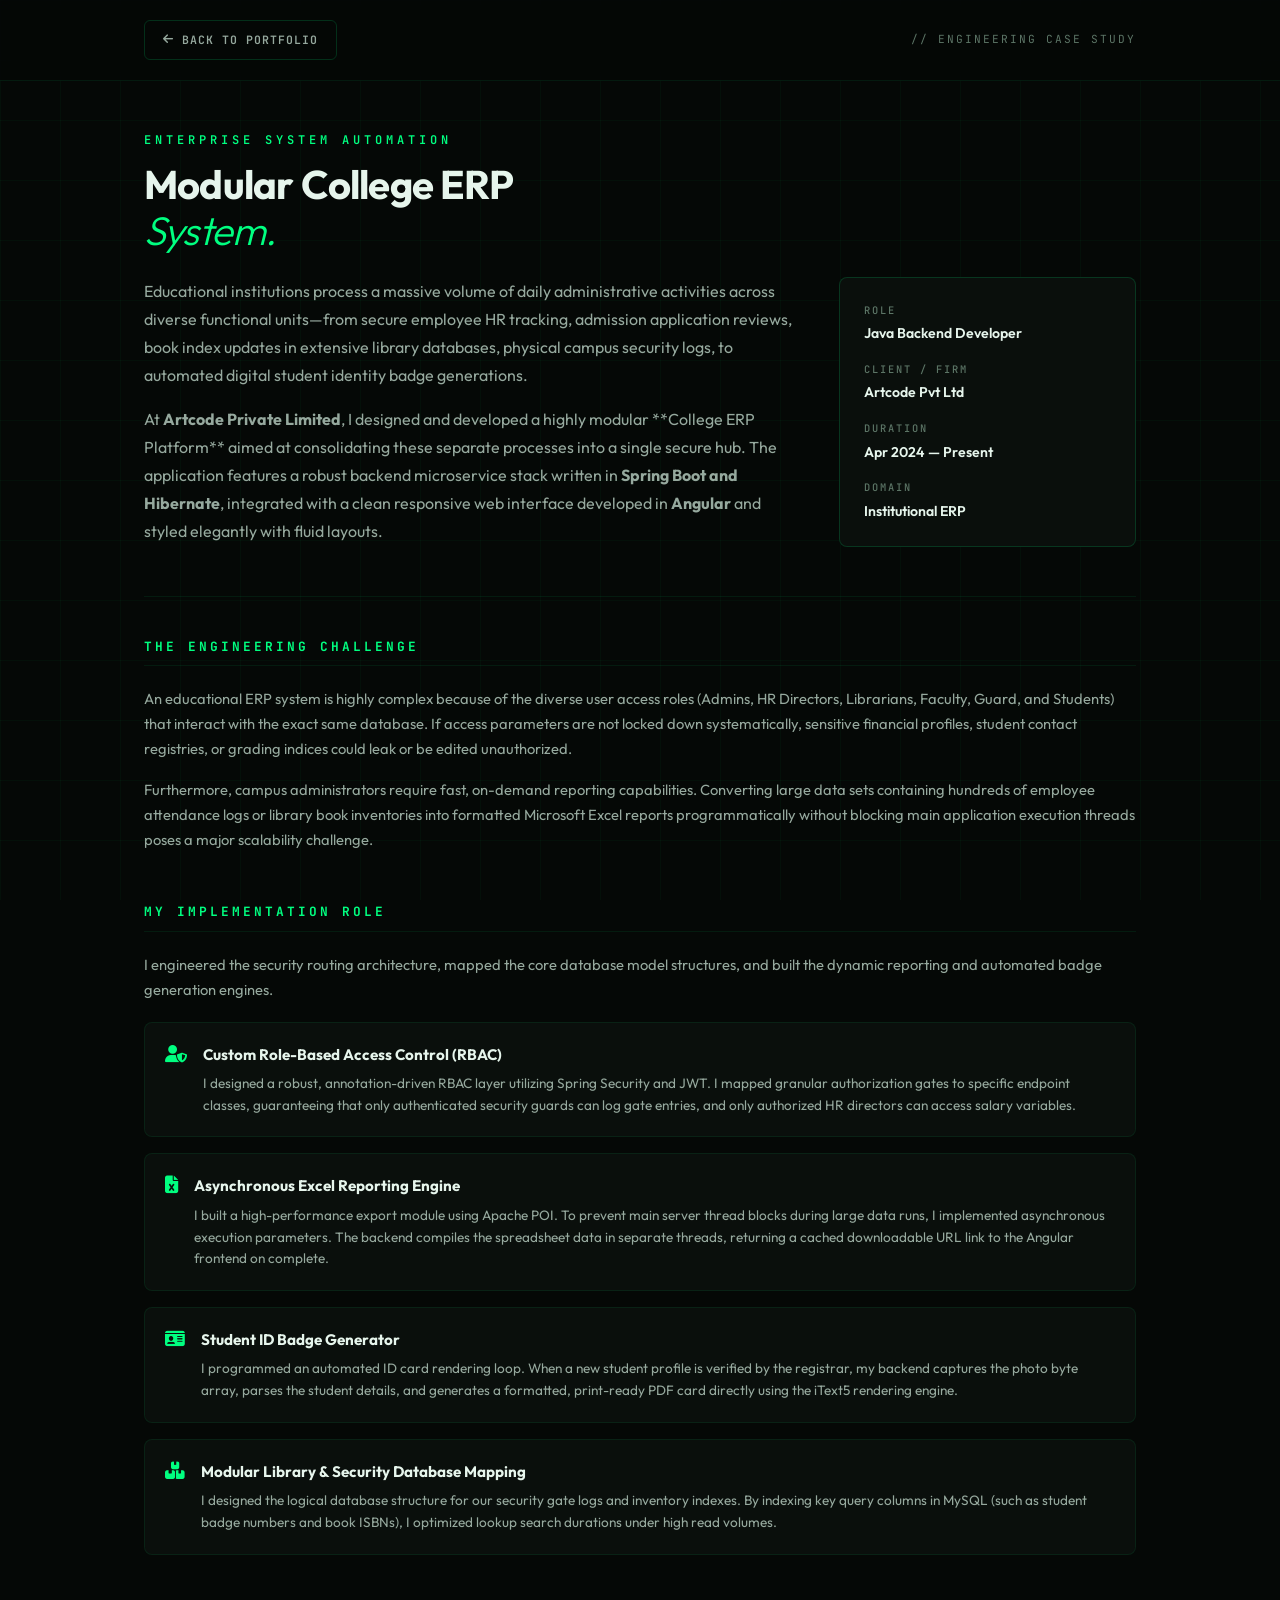
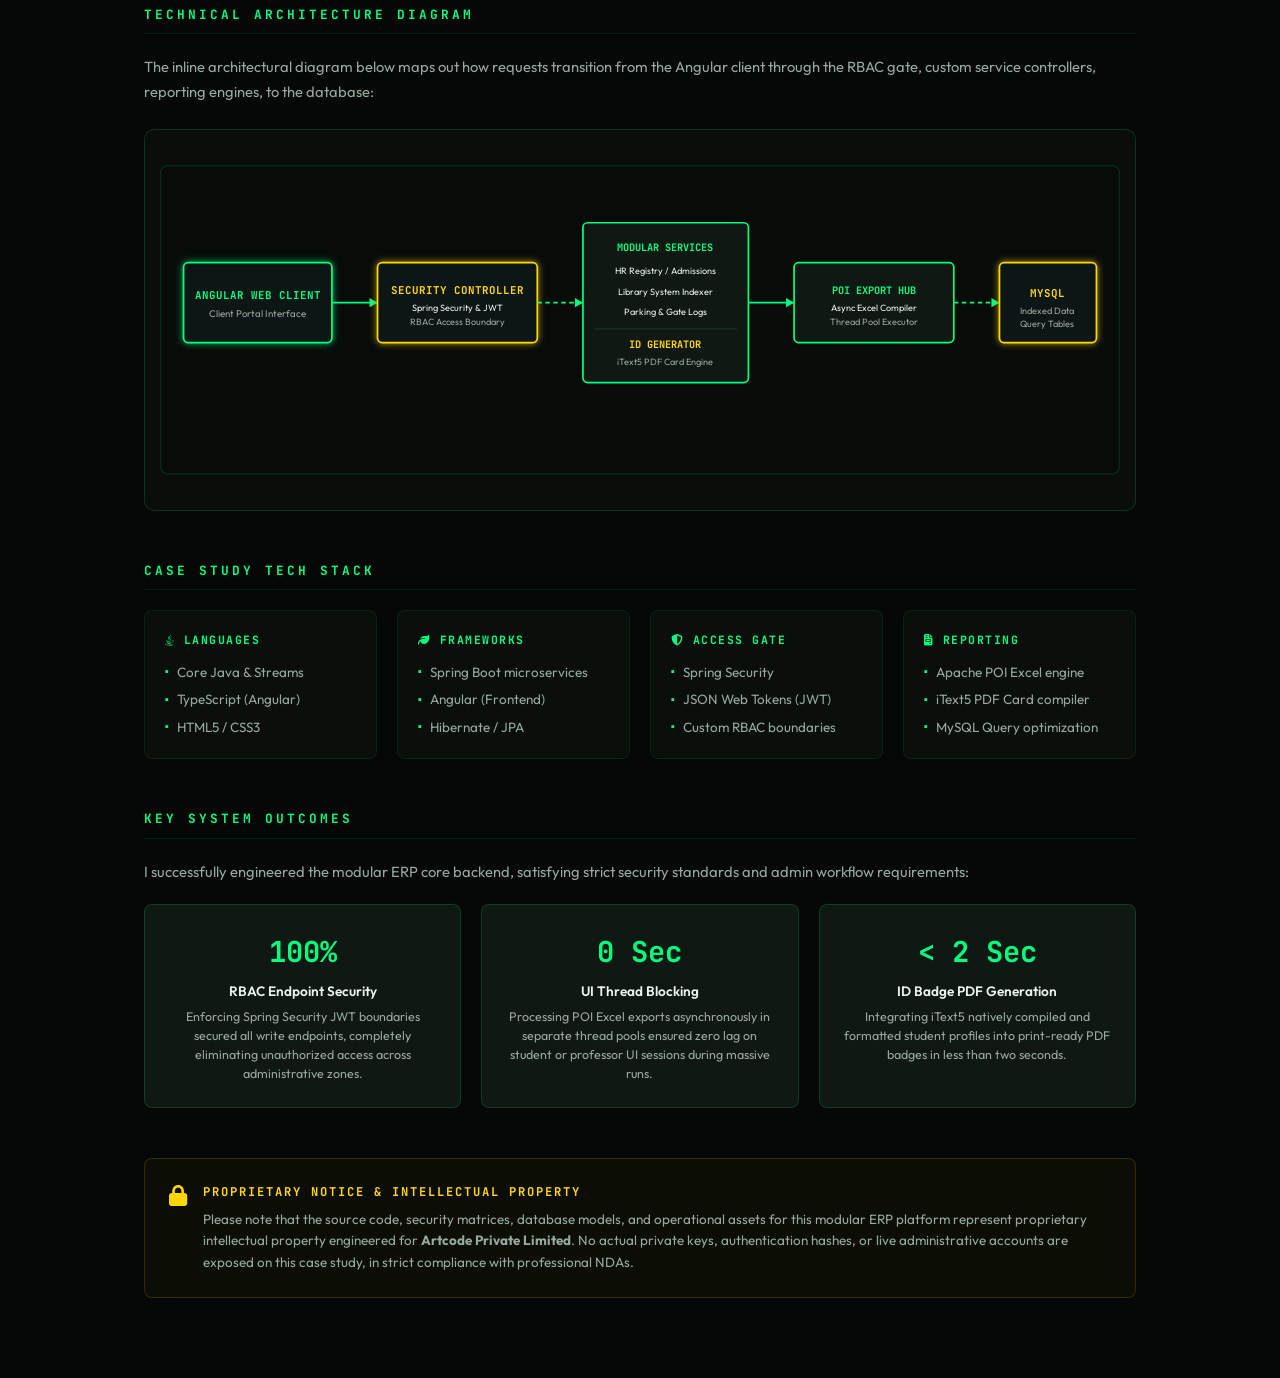
==== college-erp.html @ c679a13d "feat : update changes redirect git changes" ====
<!DOCTYPE html>
<html lang="en">
<head>
  <meta charset="UTF-8">
  <meta http-equiv="X-UA-Compatible" content="IE=edge">
  <meta name="viewport" content="width=device-width, initial-scale=1.0">

  <!-- SEO Meta Tags -->
  <meta name="keywords" content="Jitendra Dhamdhere, Case Study, College ERP, Java Developer, Spring Boot, Angular, MySQL, RBAC, Institutional ERP">
  <meta name="description" content="Engineering Case Study: College ERP System designed by Java Backend Developer Jitendra Dhamdhere for Artcode Pvt Ltd.">
  <meta name="author" content="Jitendra Dhamdhere">

  <!-- Title -->
  <title>Case Study: College ERP System | Jitendra Dhamdhere</title>

  <!-- Favicon -->
  <link rel="icon" href="./assets/images/favicon1.png" type="image/png">

  <!-- Fonts -->
  <link rel="preconnect" href="https://fonts.googleapis.com">
  <link rel="preconnect" href="https://fonts.gstatic.com" crossorigin>
  <link href="https://fonts.googleapis.com/css2?family=JetBrains+Mono:wght@300;400;500;600;700&family=Outfit:wght@300;400;500;600;700&display=swap" rel="stylesheet">

  <!-- Font Awesome Icons -->
  <link rel="stylesheet" href="https://cdnjs.cloudflare.com/ajax/libs/font-awesome/6.5.1/css/all.min.css">

  <style>
    /* ═══════════════════════════════════════════
       CASE STUDY CUSTOM CSS (Slate & Emerald)
       ═══════════════════════════════════════════ */
    :root {
      --bg: #050806;
      --bg-panel: #0a0f0c;
      --surface: #101813;
      --border: rgba(0, 255, 128, 0.08);
      --border-dark: rgba(0, 255, 128, 0.16);
      
      --green: #00ff80;
      --green-dark: #00b359;
      --amber: #ffd700;
      --amber-dark: #cc9900;
      
      --text: #e6f5ec;
      --muted: #96a99e;
      --dim: #5c7566;
      
      --sans: 'Outfit', sans-serif;
      --code: 'JetBrains Mono', monospace;
    }

    * {
      box-sizing: border-box;
      margin: 0;
      padding: 0;
    }

    html {
      scroll-behavior: smooth;
    }

    body {
      background: var(--bg);
      color: var(--text);
      font-family: var(--sans);
      line-height: 1.6;
      overflow-x: hidden;
      padding-bottom: 80px;
    }

    /* Background Geometric Grid Accents */
    body::before {
      content: '';
      position: fixed;
      inset: 0;
      z-index: -1;
      background-image: 
        linear-gradient(var(--border) 1px, transparent 1px),
        linear-gradient(90deg, var(--border) 1px, transparent 1px);
      background-size: 60px 60px;
      opacity: 0.45;
      pointer-events: none;
    }

    .container {
      max-width: 1040px;
      margin: 0 auto;
      padding: 0 24px;
    }

    /* ─── HEADER / ACTION BAR ─── */
    .top-bar {
      padding: 20px 0;
      display: flex;
      justify-content: space-between;
      align-items: center;
      border-bottom: 1px solid var(--border);
      background: rgba(5, 8, 6, 0.85);
      backdrop-filter: blur(12px);
      position: sticky;
      top: 0;
      z-index: 100;
    }

    .btn-back {
      display: inline-flex;
      align-items: center;
      gap: 8px;
      padding: 10px 18px;
      font-family: var(--code);
      font-size: 0.72rem;
      font-weight: 600;
      text-transform: uppercase;
      letter-spacing: 1px;
      border: 1px solid var(--border-dark);
      border-radius: 6px;
      cursor: pointer;
      text-decoration: none;
      color: var(--muted);
      transition: all 0.25s ease;
      background: transparent;
    }

    .btn-back:hover {
      border-color: var(--green);
      color: var(--green);
      background: rgba(0, 255, 128, 0.04);
      transform: translateX(-2px);
    }

    .top-meta {
      font-family: var(--code);
      font-size: 0.7rem;
      color: var(--dim);
      text-transform: uppercase;
      letter-spacing: 2px;
    }

    /* ─── HERO HEADER ─── */
    .hero-header {
      padding: 50px 0 35px;
      border-bottom: 1px solid var(--border);
      margin-bottom: 40px;
    }

    .eyebrow {
      font-family: var(--code);
      font-size: 0.75rem;
      color: var(--green);
      text-transform: uppercase;
      letter-spacing: 4px;
      margin-bottom: 10px;
      display: block;
      font-weight: 600;
    }

    .hero-title h1 {
      font-size: 2.5rem;
      font-weight: 700;
      letter-spacing: -0.02em;
      line-height: 1.15;
      color: var(--text);
      margin-bottom: 24px;
    }

    .hero-title h1 span {
      color: var(--green);
      font-style: italic;
      font-weight: 300;
    }

    /* Grid Layout for Metadata and Core Summary */
    .meta-overview-grid {
      display: grid;
      grid-template-columns: 2.2fr 1fr;
      gap: 40px;
      align-items: start;
    }

    .overview-text {
      font-size: 1rem;
      color: var(--muted);
      line-height: 1.75;
    }

    .overview-text p {
      margin-bottom: 16px;
    }

    /* Metadata Panel Card */
    .metadata-card {
      background: var(--bg-panel);
      border: 1px solid var(--border-dark);
      border-radius: 8px;
      padding: 24px;
      display: flex;
      flex-direction: column;
      gap: 16px;
    }

    .meta-item {
      display: flex;
      flex-direction: column;
      gap: 4px;
    }

    .meta-label {
      font-family: var(--code);
      font-size: 0.65rem;
      color: var(--dim);
      text-transform: uppercase;
      letter-spacing: 2px;
      font-weight: 500;
    }

    .meta-value {
      font-size: 0.88rem;
      color: var(--text);
      font-weight: 600;
    }

    .meta-value span {
      color: var(--green);
    }

    /* ─── CASE STUDY SECTIONS ─── */
    .case-section {
      margin-bottom: 50px;
    }

    .section-title {
      font-family: var(--code);
      font-size: 0.8rem;
      color: var(--green);
      text-transform: uppercase;
      letter-spacing: 3px;
      border-bottom: 1px solid var(--border);
      padding-bottom: 8px;
      margin-bottom: 20px;
      font-weight: 700;
    }

    .section-text {
      font-size: 0.92rem;
      color: var(--muted);
      line-height: 1.7;
      margin-bottom: 16px;
    }

    /* Key Implementation Bullets */
    .implementation-list {
      list-style: none;
      display: flex;
      flex-direction: column;
      gap: 16px;
      margin-top: 20px;
    }

    .implementation-item {
      background: var(--bg-panel);
      border: 1px solid var(--border);
      border-radius: 8px;
      padding: 20px;
      display: grid;
      grid-template-columns: auto 1fr;
      gap: 16px;
      align-items: start;
      transition: border-color 0.25s ease;
    }

    .implementation-item:hover {
      border-color: rgba(0, 255, 128, 0.2);
    }

    .item-icon {
      color: var(--green);
      font-size: 1.1rem;
      margin-top: 2px;
    }

    .item-title {
      font-size: 0.95rem;
      font-weight: 700;
      color: var(--text);
      margin-bottom: 6px;
    }

    .item-desc {
      font-size: 0.85rem;
      color: var(--muted);
      line-height: 1.6;
    }

    /* ─── SVG ARCHITECTURE DIAGRAM ─── */
    .diagram-container {
      background: #090e0b;
      border: 1px solid var(--border-dark);
      border-radius: 10px;
      padding: 30px 10px;
      display: flex;
      justify-content: center;
      align-items: center;
      margin: 25px 0;
      overflow-x: auto;
    }

    .diagram-container svg {
      max-width: 100%;
      min-width: 800px;
      height: auto;
    }

    /* ─── TECH STACK GRID ─── */
    .tech-grid {
      display: grid;
      grid-template-columns: repeat(auto-fit, minmax(220px, 1fr));
      gap: 20px;
    }

    .tech-card {
      background: var(--bg-panel);
      border: 1px solid var(--border);
      border-radius: 8px;
      padding: 20px;
      transition: transform 0.2s ease, border-color 0.2s ease;
    }

    .tech-card:hover {
      border-color: rgba(0, 255, 128, 0.16);
      transform: translateY(-2px);
    }

    .tech-header {
      font-family: var(--code);
      font-size: 0.72rem;
      color: var(--green);
      text-transform: uppercase;
      letter-spacing: 1.5px;
      margin-bottom: 12px;
      font-weight: 700;
      display: flex;
      align-items: center;
      gap: 8px;
    }

    .tech-bullets {
      list-style: none;
      display: flex;
      flex-direction: column;
      gap: 6px;
    }

    .tech-bullets li {
      font-size: 0.84rem;
      color: var(--muted);
      display: flex;
      align-items: center;
      gap: 8px;
    }

    .tech-bullets li::before {
      content: '▪';
      color: var(--green);
      font-size: 0.7rem;
    }

    /* ─── KEY OUTCOMES ─── */
    .outcome-grid {
      display: grid;
      grid-template-columns: repeat(3, 1fr);
      gap: 20px;
      margin-top: 20px;
    }

    .outcome-card {
      background: var(--surface);
      border: 1px solid var(--border-dark);
      border-radius: 8px;
      padding: 24px;
      text-align: center;
    }

    .outcome-num {
      font-family: var(--code);
      font-size: 1.8rem;
      font-weight: 700;
      color: var(--green);
      margin-bottom: 6px;
    }

    .outcome-label {
      font-size: 0.85rem;
      color: var(--text);
      font-weight: 600;
      margin-bottom: 6px;
    }

    .outcome-desc {
      font-size: 0.78rem;
      color: var(--muted);
      line-height: 1.5;
    }

    /* ─── PROPRIETARY NOTICE ─── */
    .proprietary-notice {
      background: rgba(255, 215, 0, 0.03);
      border: 1px solid rgba(255, 215, 0, 0.15);
      border-radius: 8px;
      padding: 24px;
      margin-top: 40px;
      display: flex;
      align-items: flex-start;
      gap: 16px;
    }

    .notice-icon {
      color: var(--amber);
      font-size: 1.3rem;
      margin-top: 2px;
    }

    .notice-title {
      font-family: var(--code);
      font-size: 0.76rem;
      color: var(--amber);
      text-transform: uppercase;
      letter-spacing: 2px;
      font-weight: 700;
      margin-bottom: 6px;
    }

    .notice-text {
      font-size: 0.84rem;
      color: var(--muted);
      line-height: 1.6;
    }

    /* ─── RESPONSIVE STYLING ─── */
    @media (max-width: 860px) {
      .meta-overview-grid {
        grid-template-columns: 1fr;
        gap: 30px;
      }
      
      .metadata-card {
        flex-direction: row;
        flex-wrap: wrap;
        gap: 20px 40px;
      }
    }

    @media (max-width: 680px) {
      .hero-title h1 {
        font-size: 2rem;
      }

      .outcome-grid {
        grid-template-columns: 1fr;
        gap: 16px;
      }

      .metadata-card {
        flex-direction: column;
        gap: 16px;
      }
    }
  </style>
</head>
<body>

  <!-- Top Navigation / Action Bar -->
  <header class="top-bar">
    <div class="container" style="display: flex; justify-content: space-between; align-items: center; width: 100%;">
      <a href="https://jitendradhamdhere.github.io/portfolio/" class="btn-back">
        <i class="fas fa-arrow-left"></i> Back to Portfolio
      </a>
      <span class="top-meta">// Engineering Case Study</span>
    </div>
  </header>

  <main class="container">
    
    <!-- Hero Title Block -->
    <header class="hero-header">
      <span class="eyebrow">ENTERPRISE SYSTEM AUTOMATION</span>
      <div class="hero-title">
        <h1>Modular College ERP<br><span>System.</span></h1>
      </div>

      <!-- Overview and Meta Grid -->
      <div class="meta-overview-grid">
        <div class="overview-text">
          <p>
            Educational institutions process a massive volume of daily administrative activities across diverse functional units—from secure employee HR tracking, admission application reviews, book index updates in extensive library databases, physical campus security logs, to automated digital student identity badge generations.
          </p>
          <p>
            At <strong>Artcode Private Limited</strong>, I designed and developed a highly modular **College ERP Platform** aimed at consolidating these separate processes into a single secure hub. The application features a robust backend microservice stack written in <strong>Spring Boot and Hibernate</strong>, integrated with a clean responsive web interface developed in <strong>Angular</strong> and styled elegantly with fluid layouts.
          </p>
        </div>

        <aside class="metadata-card">
          <div class="meta-item">
            <span class="meta-label">Role</span>
            <span class="meta-value">Java Backend Developer</span>
          </div>
          <div class="meta-item">
            <span class="meta-label">Client / Firm</span>
            <span class="meta-value">Artcode Pvt Ltd</span>
          </div>
          <div class="meta-item">
            <span class="meta-label">Duration</span>
            <span class="meta-value">Apr 2024 — Present</span>
          </div>
          <div class="meta-item">
            <span class="meta-label">Domain</span>
            <span class="meta-value">Institutional ERP</span>
          </div>
        </aside>
      </div>
    </header>

    <!-- The Problem Section -->
    <section class="case-section">
      <h2 class="section-title">The Engineering Challenge</h2>
      <p class="section-text">
        An educational ERP system is highly complex because of the diverse user access roles (Admins, HR Directors, Librarians, Faculty, Guard, and Students) that interact with the exact same database. If access parameters are not locked down systematically, sensitive financial profiles, student contact registries, or grading indices could leak or be edited unauthorized.
      </p>
      <p class="section-text">
        Furthermore, campus administrators require fast, on-demand reporting capabilities. Converting large data sets containing hundreds of employee attendance logs or library book inventories into formatted Microsoft Excel reports programmatically without blocking main application execution threads poses a major scalability challenge.
      </p>
    </section>

    <!-- My Role Section -->
    <section class="case-section">
      <h2 class="section-title">My Implementation Role</h2>
      <p class="section-text">
        I engineered the security routing architecture, mapped the core database model structures, and built the dynamic reporting and automated badge generation engines.
      </p>

      <ul class="implementation-list">
        
        <li class="implementation-item">
          <i class="fas fa-user-shield item-icon"></i>
          <div>
            <h3 class="item-title">Custom Role-Based Access Control (RBAC)</h3>
            <p class="item-desc">
              I designed a robust, annotation-driven RBAC layer utilizing Spring Security and JWT. I mapped granular authorization gates to specific endpoint classes, guaranteeing that only authenticated security guards can log gate entries, and only authorized HR directors can access salary variables.
            </p>
          </div>
        </li>

        <li class="implementation-item">
          <i class="fas fa-file-excel item-icon"></i>
          <div>
            <h3 class="item-title">Asynchronous Excel Reporting Engine</h3>
            <p class="item-desc">
              I built a high-performance export module using Apache POI. To prevent main server thread blocks during large data runs, I implemented asynchronous execution parameters. The backend compiles the spreadsheet data in separate threads, returning a cached downloadable URL link to the Angular frontend on complete.
            </p>
          </div>
        </li>

        <li class="implementation-item">
          <i class="fas fa-id-card item-icon"></i>
          <div>
            <h3 class="item-title">Student ID Badge Generator</h3>
            <p class="item-desc">
              I programmed an automated ID card rendering loop. When a new student profile is verified by the registrar, my backend captures the photo byte array, parses the student details, and generates a formatted, print-ready PDF card directly using the iText5 rendering engine.
            </p>
          </div>
        </li>

        <li class="implementation-item">
          <i class="fas fa-boxes item-icon"></i>
          <div>
            <h3 class="item-title">Modular Library &amp; Security Database Mapping</h3>
            <p class="item-desc">
              I designed the logical database structure for our security gate logs and inventory indexes. By indexing key query columns in MySQL (such as student badge numbers and book ISBNs), I optimized lookup search durations under high read volumes.
            </p>
          </div>
        </li>
      </ul>
    </section>

    <!-- Architecture Diagram Section -->
    <section class="case-section">
      <h2 class="section-title">Technical Architecture Diagram</h2>
      <p class="section-text">
        The inline architectural diagram below maps out how requests transition from the Angular client through the RBAC gate, custom service controllers, reporting engines, to the database:
      </p>

      <!-- SVG Architectural Flowchart -->
      <div class="diagram-container">
        <svg xmlns="http://www.w3.org/2000/svg" viewBox="0 0 850 280">
          <defs>
            <filter id="glow" x="-20%" y="-20%" width="140%" height="140%">
              <feGaussianBlur stdDeviation="3" result="blur" />
              <feComposite in="SourceGraphic" in2="blur" operator="over" />
            </filter>
          </defs>
          
          <!-- Outer border -->
          <rect x="5" y="5" width="840" height="270" rx="6" fill="#080c09" stroke="#00ff80" stroke-width="1.2" stroke-opacity="0.12"/>
          
          <!-- Step 1: Angular Client -->
          <rect x="25" y="90" width="130" height="70" rx="4" fill="#101813" stroke="#00ff80" stroke-width="1.5" filter="url(#glow)"/>
          <text x="90" y="122" fill="#00ff80" font-family="JetBrains Mono" font-size="9.5" font-weight="700" text-anchor="middle">ANGULAR WEB CLIENT</text>
          <text x="90" y="138" fill="#96a99e" font-family="Outfit" font-size="8.5" text-anchor="middle">Client Portal Interface</text>
          
          <!-- Arrow 1 -->
          <path d="M 155 125 L 195 125" fill="none" stroke="#00ff80" stroke-width="1.5"/>
          <polygon points="195,125 188,121 188,129" fill="#00ff80"/>
          
          <!-- Step 2: RBAC Security Gate -->
          <rect x="195" y="90" width="140" height="70" rx="4" fill="#101813" stroke="#ffd700" stroke-width="1.5" filter="url(#glow)"/>
          <text x="265" y="117" fill="#ffd700" font-family="JetBrains Mono" font-size="9.5" font-weight="700" text-anchor="middle">SECURITY CONTROLLER</text>
          <text x="265" y="132" fill="#e6f5ec" font-family="Outfit" font-size="8" text-anchor="middle">Spring Security &amp; JWT</text>
          <text x="265" y="145" fill="#96a99e" font-family="Outfit" font-size="8" text-anchor="middle">RBAC Access Boundary</text>
          
          <!-- Arrow 2 -->
          <path d="M 335 125 L 375 125" fill="none" stroke="#00ff80" stroke-width="1.5" stroke-dasharray="4,3"/>
          <polygon points="375,125 368,121 368,129" fill="#00ff80"/>
          
          <!-- Step 3: Modules Routing -->
          <rect x="375" y="55" width="145" height="140" rx="4" fill="#101813" stroke="#00ff80" stroke-width="1.5"/>
          <text x="447" y="80" fill="#00ff80" font-family="JetBrains Mono" font-size="9" font-weight="700" text-anchor="middle">MODULAR SERVICES</text>
          <text x="447" y="100" fill="#e6f5ec" font-family="Outfit" font-size="8" text-anchor="middle">HR Registry / Admissions</text>
          <text x="447" y="118" fill="#e6f5ec" font-family="Outfit" font-size="8" text-anchor="middle">Library System Indexer</text>
          <text x="447" y="136" fill="#e6f5ec" font-family="Outfit" font-size="8" text-anchor="middle">Parking &amp; Gate Logs</text>
          <line x1="385" y1="148" x2="510" y2="148" stroke="#00ff80" stroke-width="0.7" stroke-opacity="0.2"/>
          <text x="447" y="165" fill="#ffd700" font-family="JetBrains Mono" font-size="9" font-weight="700" text-anchor="middle">ID GENERATOR</text>
          <text x="447" y="180" fill="#96a99e" font-family="Outfit" font-size="8" text-anchor="middle">iText5 PDF Card Engine</text>
          
          <!-- Arrow 3 -->
          <path d="M 520 125 L 560 125" fill="none" stroke="#00ff80" stroke-width="1.5"/>
          <polygon points="560,125 553,121 553,129" fill="#00ff80"/>
          
          <!-- Step 4: Export Engine -->
          <rect x="560" y="90" width="140" height="70" rx="4" fill="#101813" stroke="#00ff80" stroke-width="1.5"/>
          <text x="630" y="117" fill="#00ff80" font-family="JetBrains Mono" font-size="9" font-weight="700" text-anchor="middle">POI EXPORT HUB</text>
          <text x="630" y="132" fill="#e6f5ec" font-family="Outfit" font-size="8" text-anchor="middle">Async Excel Compiler</text>
          <text x="630" y="145" fill="#96a99e" font-family="Outfit" font-size="8" text-anchor="middle">Thread Pool Executor</text>
          
          <!-- Arrow 4 -->
          <path d="M 700 125 L 740 125" fill="none" stroke="#00ff80" stroke-width="1.5" stroke-dasharray="4,3"/>
          <polygon points="740,125 733,121 733,129" fill="#00ff80"/>
          
          <!-- Step 5: MySQL Database -->
          <rect x="740" y="90" width="85" height="70" rx="4" fill="#101813" stroke="#ffd700" stroke-width="1.5" filter="url(#glow)"/>
          <text x="782" y="120" fill="#ffd700" font-family="JetBrains Mono" font-size="9.5" font-weight="700" text-anchor="middle">MYSQL</text>
          <text x="782" y="135" fill="#96a99e" font-family="Outfit" font-size="8" text-anchor="middle">Indexed Data</text>
          <text x="782" y="146" fill="#96a99e" font-family="Outfit" font-size="8" text-anchor="middle">Query Tables</text>
        </svg>
      </div>
    </section>

    <!-- Tech Stack Grid Section -->
    <section class="case-section">
      <h2 class="section-title">Case Study Tech Stack</h2>
      
      <div class="tech-grid">
        <!-- Java -->
        <div class="tech-card">
          <div class="tech-header"><i class="fab fa-java"></i> Languages</div>
          <ul class="tech-bullets">
            <li>Core Java &amp; Streams</li>
            <li>TypeScript (Angular)</li>
            <li>HTML5 / CSS3</li>
          </ul>
        </div>

        <!-- Spring -->
        <div class="tech-card">
          <div class="tech-header"><i class="fas fa-leaf"></i> Frameworks</div>
          <ul class="tech-bullets">
            <li>Spring Boot microservices</li>
            <li>Angular (Frontend)</li>
            <li>Hibernate / JPA</li>
          </ul>
        </div>

        <!-- Security -->
        <div class="tech-card">
          <div class="tech-header"><i class="fas fa-shield-alt"></i> Access Gate</div>
          <ul class="tech-bullets">
            <li>Spring Security</li>
            <li>JSON Web Tokens (JWT)</li>
            <li>Custom RBAC boundaries</li>
          </ul>
        </div>

        <!-- Compilers -->
        <div class="tech-card">
          <div class="tech-header"><i class="fas fa-file-invoice"></i> Reporting</div>
          <ul class="tech-bullets">
            <li>Apache POI Excel engine</li>
            <li>iText5 PDF Card compiler</li>
            <li>MySQL Query optimization</li>
          </ul>
        </div>
      </div>
    </section>

    <!-- Key Outcomes Section -->
    <section class="case-section">
      <h2 class="section-title">Key System Outcomes</h2>
      <p class="section-text">
        I successfully engineered the modular ERP core backend, satisfying strict security standards and admin workflow requirements:
      </p>

      <div class="outcome-grid">
        <div class="outcome-card">
          <div class="outcome-num">100%</div>
          <div class="outcome-label">RBAC Endpoint Security</div>
          <p class="outcome-desc">Enforcing Spring Security JWT boundaries secured all write endpoints, completely eliminating unauthorized access across administrative zones.</p>
        </div>
        <div class="outcome-card">
          <div class="outcome-num">0 Sec</div>
          <div class="outcome-label">UI Thread Blocking</div>
          <p class="outcome-desc">Processing POI Excel exports asynchronously in separate thread pools ensured zero lag on student or professor UI sessions during massive runs.</p>
        </div>
        <div class="outcome-card">
          <div class="outcome-num">&lt; 2 Sec</div>
          <div class="outcome-label">ID Badge PDF Generation</div>
          <p class="outcome-desc">Integrating iText5 natively compiled and formatted student profiles into print-ready PDF badges in less than two seconds.</p>
        </div>
      </div>
    </section>

    <!-- Proprietary Notice -->
    <footer class="proprietary-notice">
      <i class="fas fa-lock notice-icon"></i>
      <div>
        <h4 class="notice-title">Proprietary Notice &amp; Intellectual Property</h4>
        <p class="notice-text">
          Please note that the source code, security matrices, database models, and operational assets for this modular ERP platform represent proprietary intellectual property engineered for <strong>Artcode Private Limited</strong>. No actual private keys, authentication hashes, or live administrative accounts are exposed on this case study, in strict compliance with professional NDAs.
        </p>
      </div>
    </footer>

  </main>
</body>
</html>
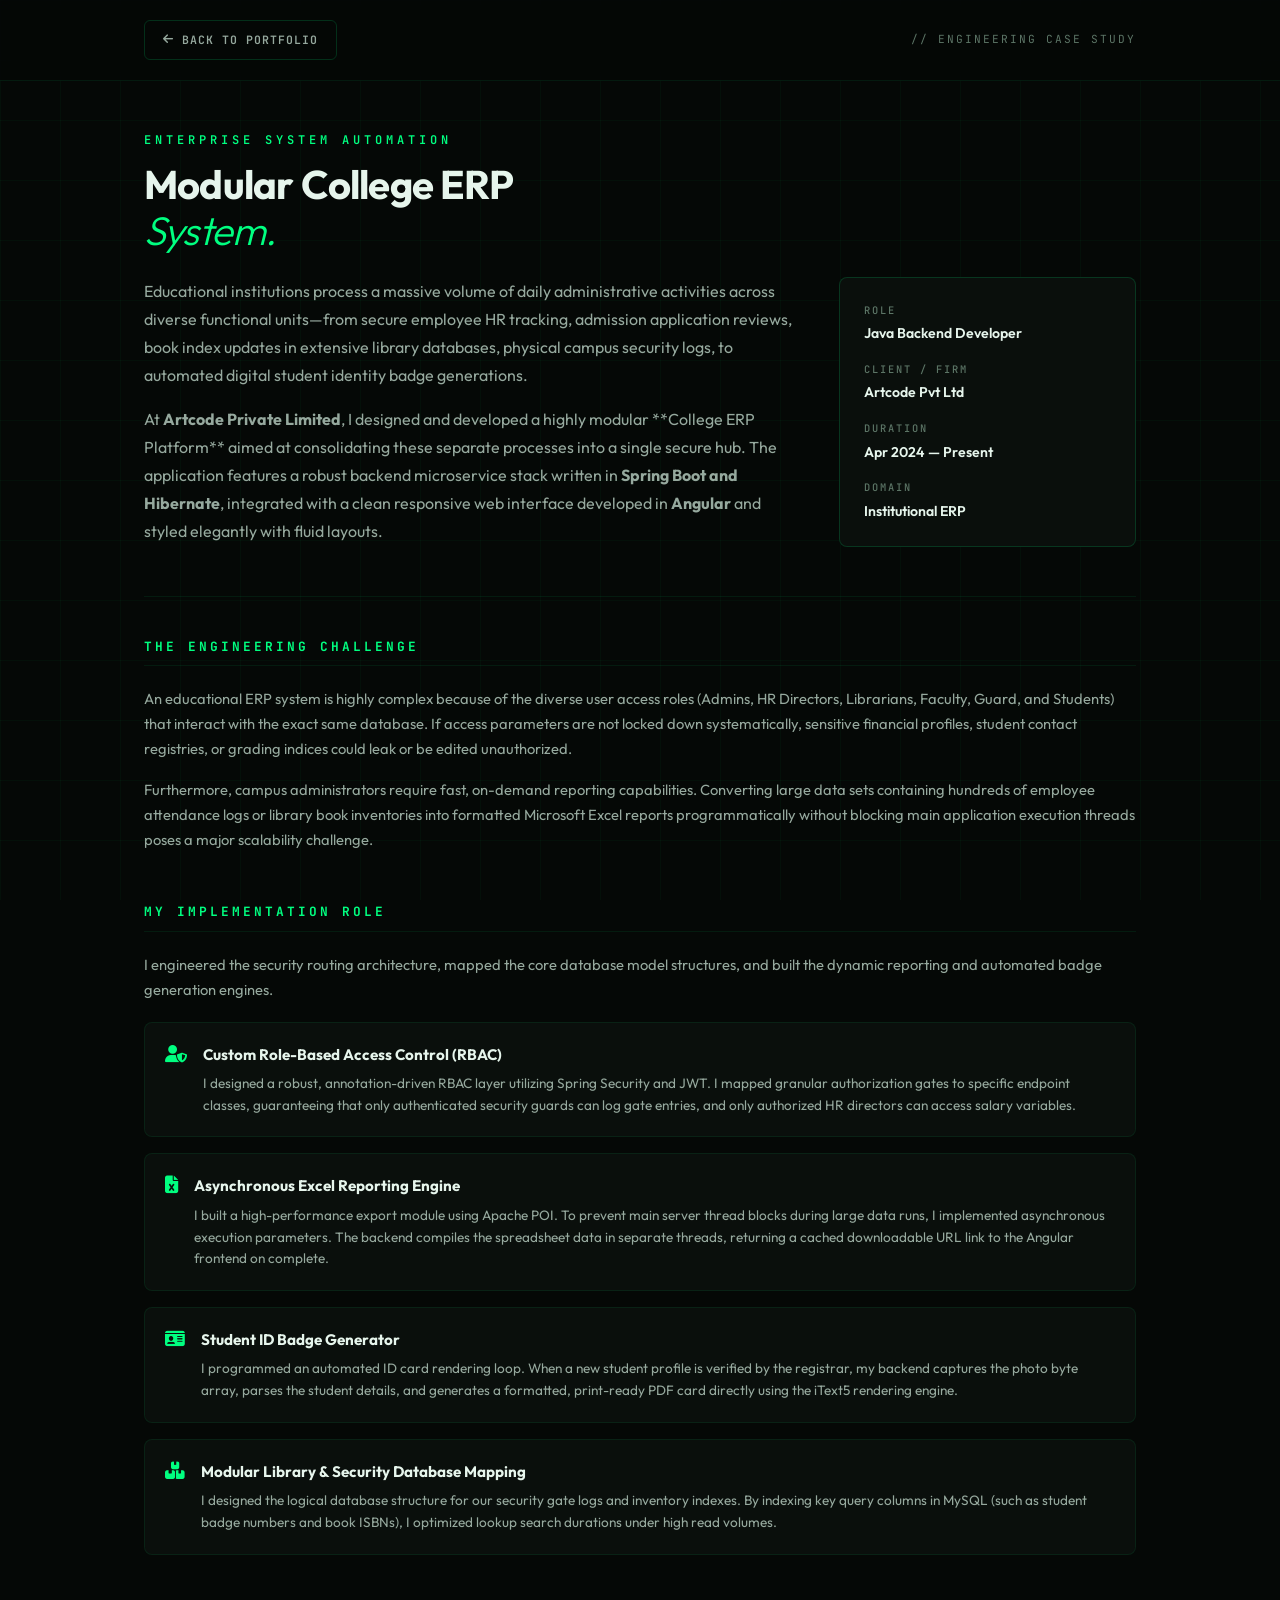
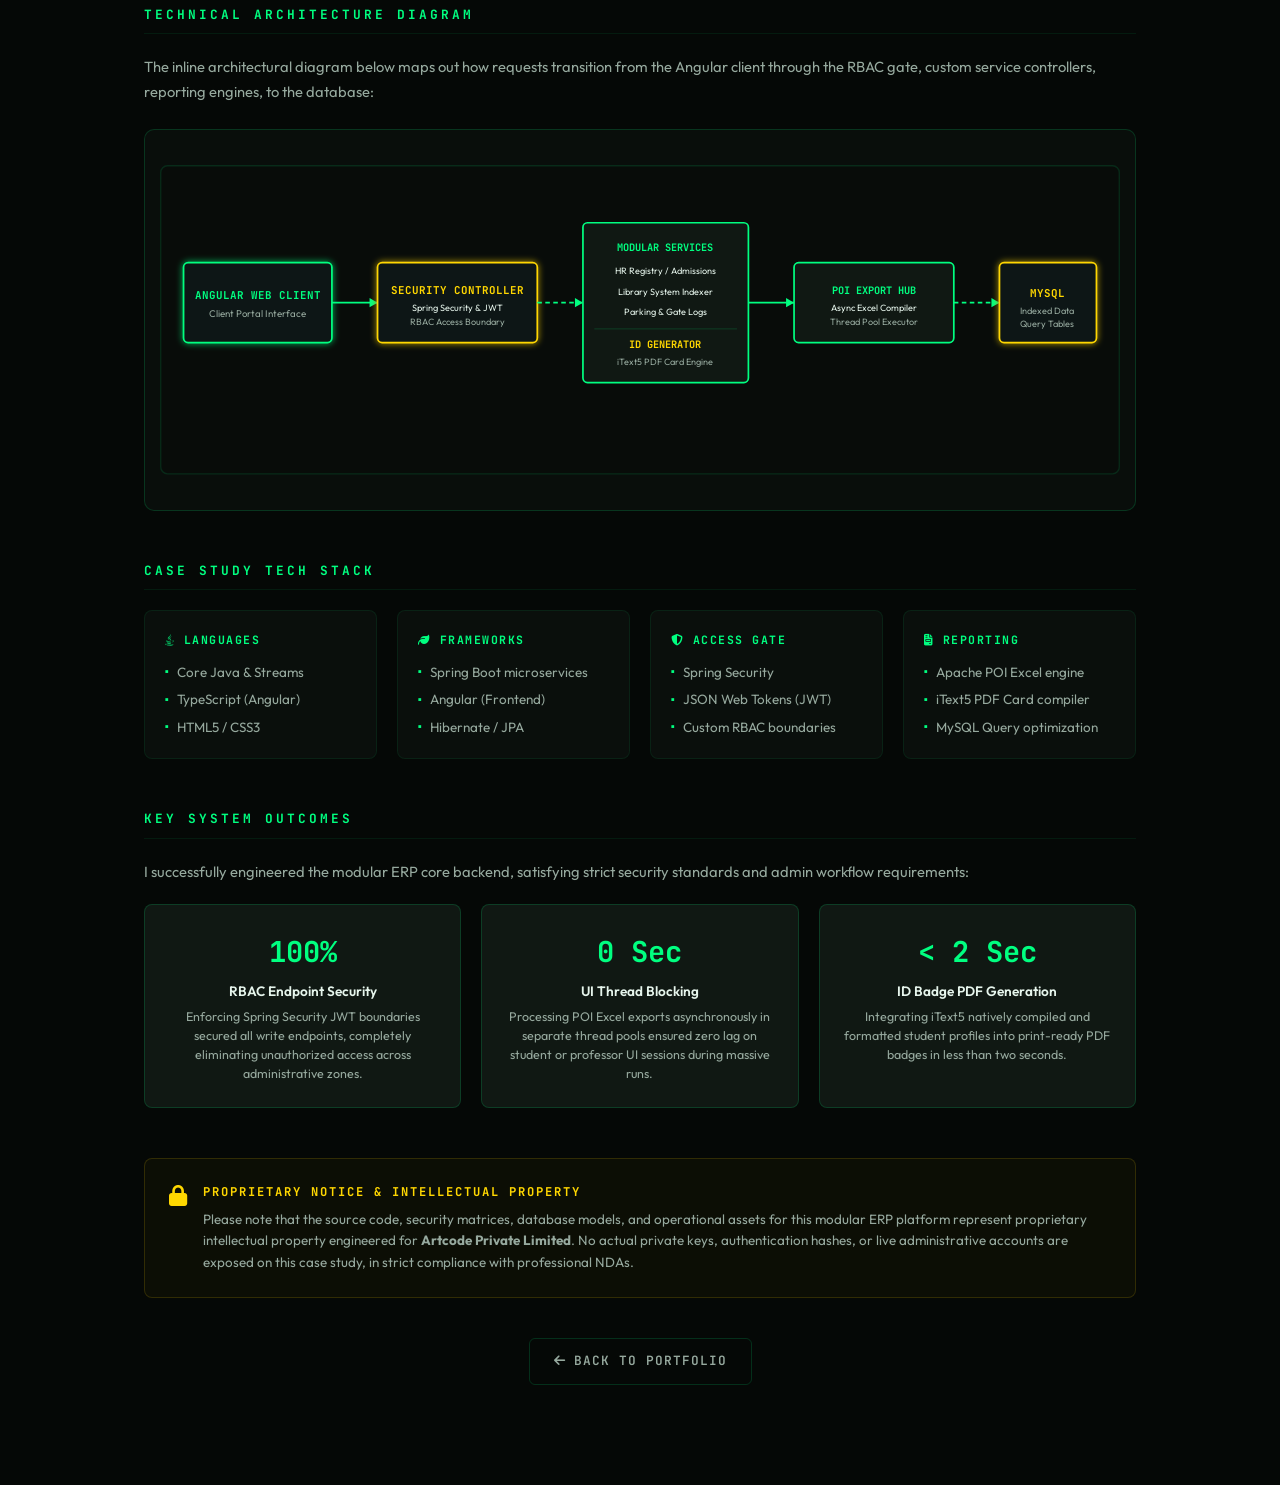
==== commit f72443ce: "feat : update the code design" ====
--- a/college-erp.html
+++ b/college-erp.html
@@ -736,6 +736,13 @@
       </div>
     </footer>
 
+    <!-- Back to Portfolio Button at the Bottom -->
+    <div style="text-align: center; margin-top: 40px; margin-bottom: 20px;">
+      <a href="https://jitendradhamdhere.github.io/portfolio/" class="btn-back" style="display: inline-flex; align-items: center; gap: 8px; padding: 12px 24px; font-family: var(--code); font-size: 0.8rem;">
+        <i class="fas fa-arrow-left"></i> Back to Portfolio
+      </a>
+    </div>
+
   </main>
 </body>
 </html>
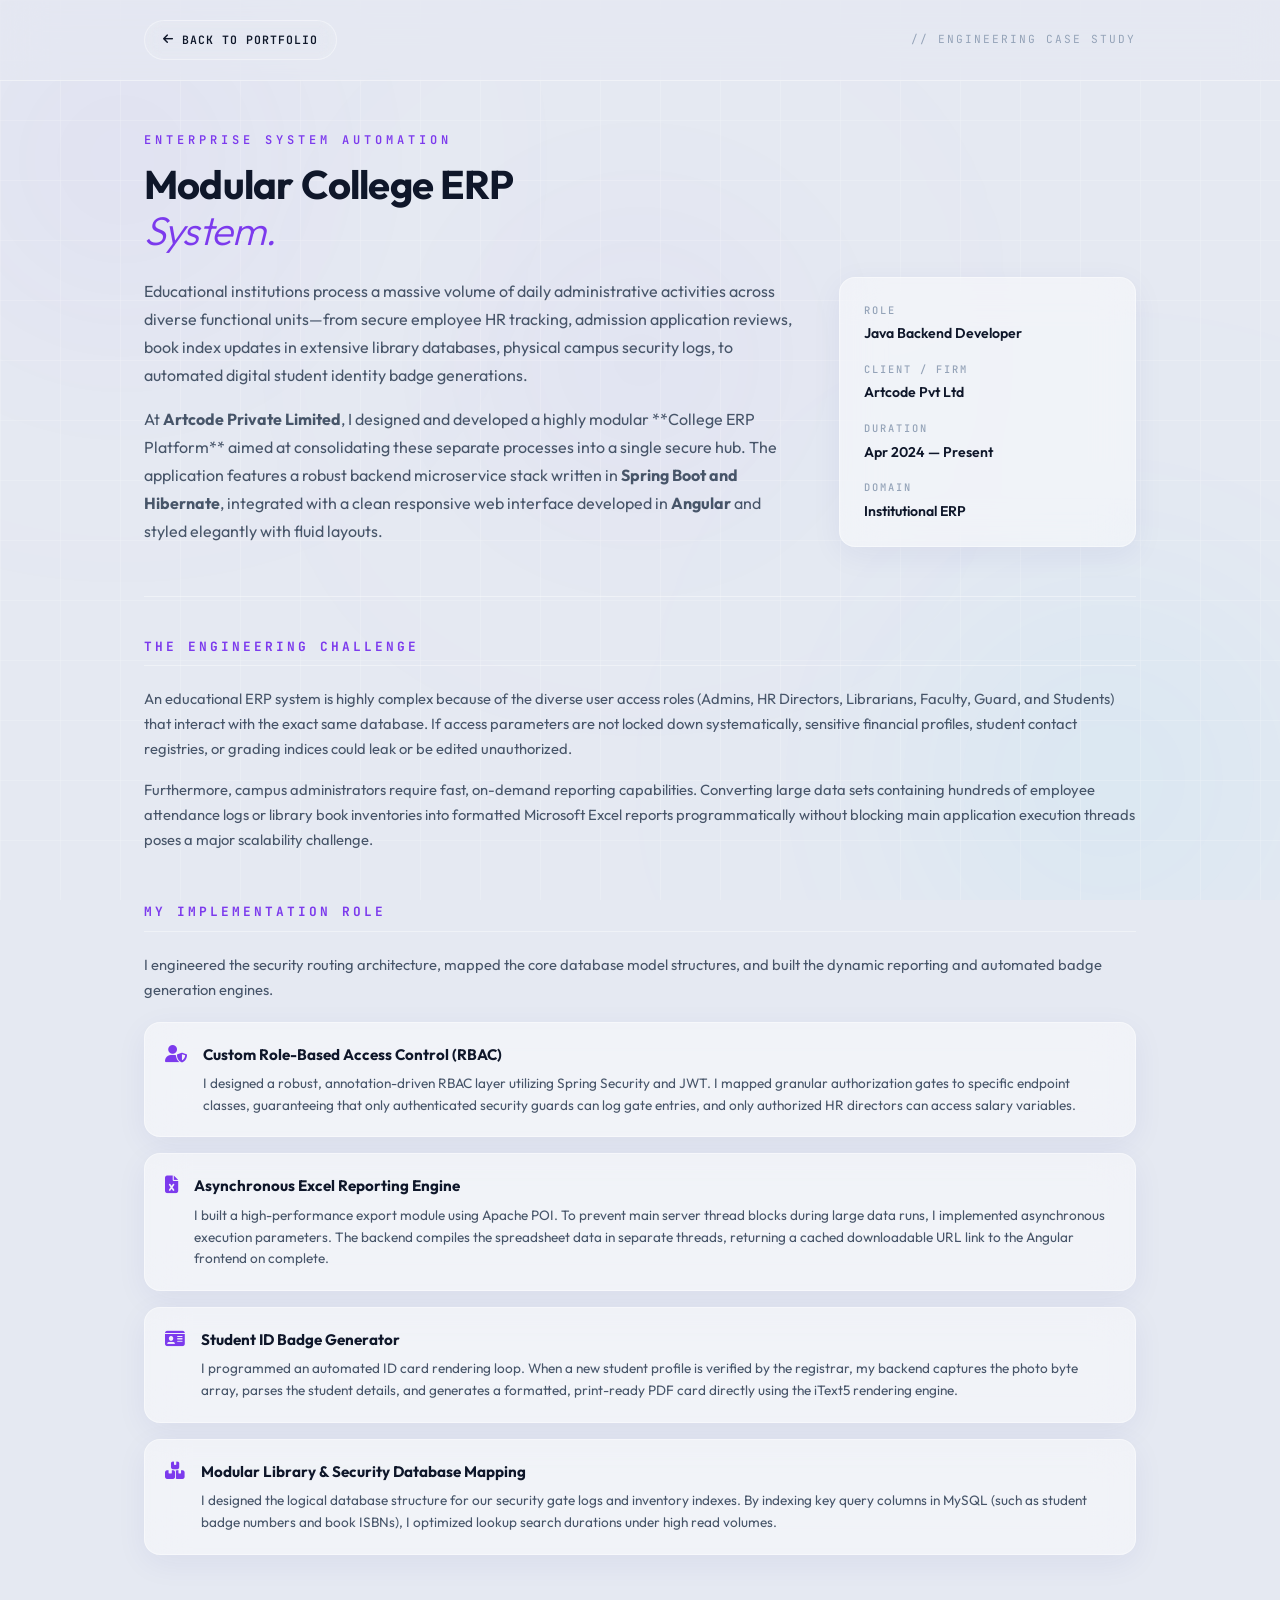
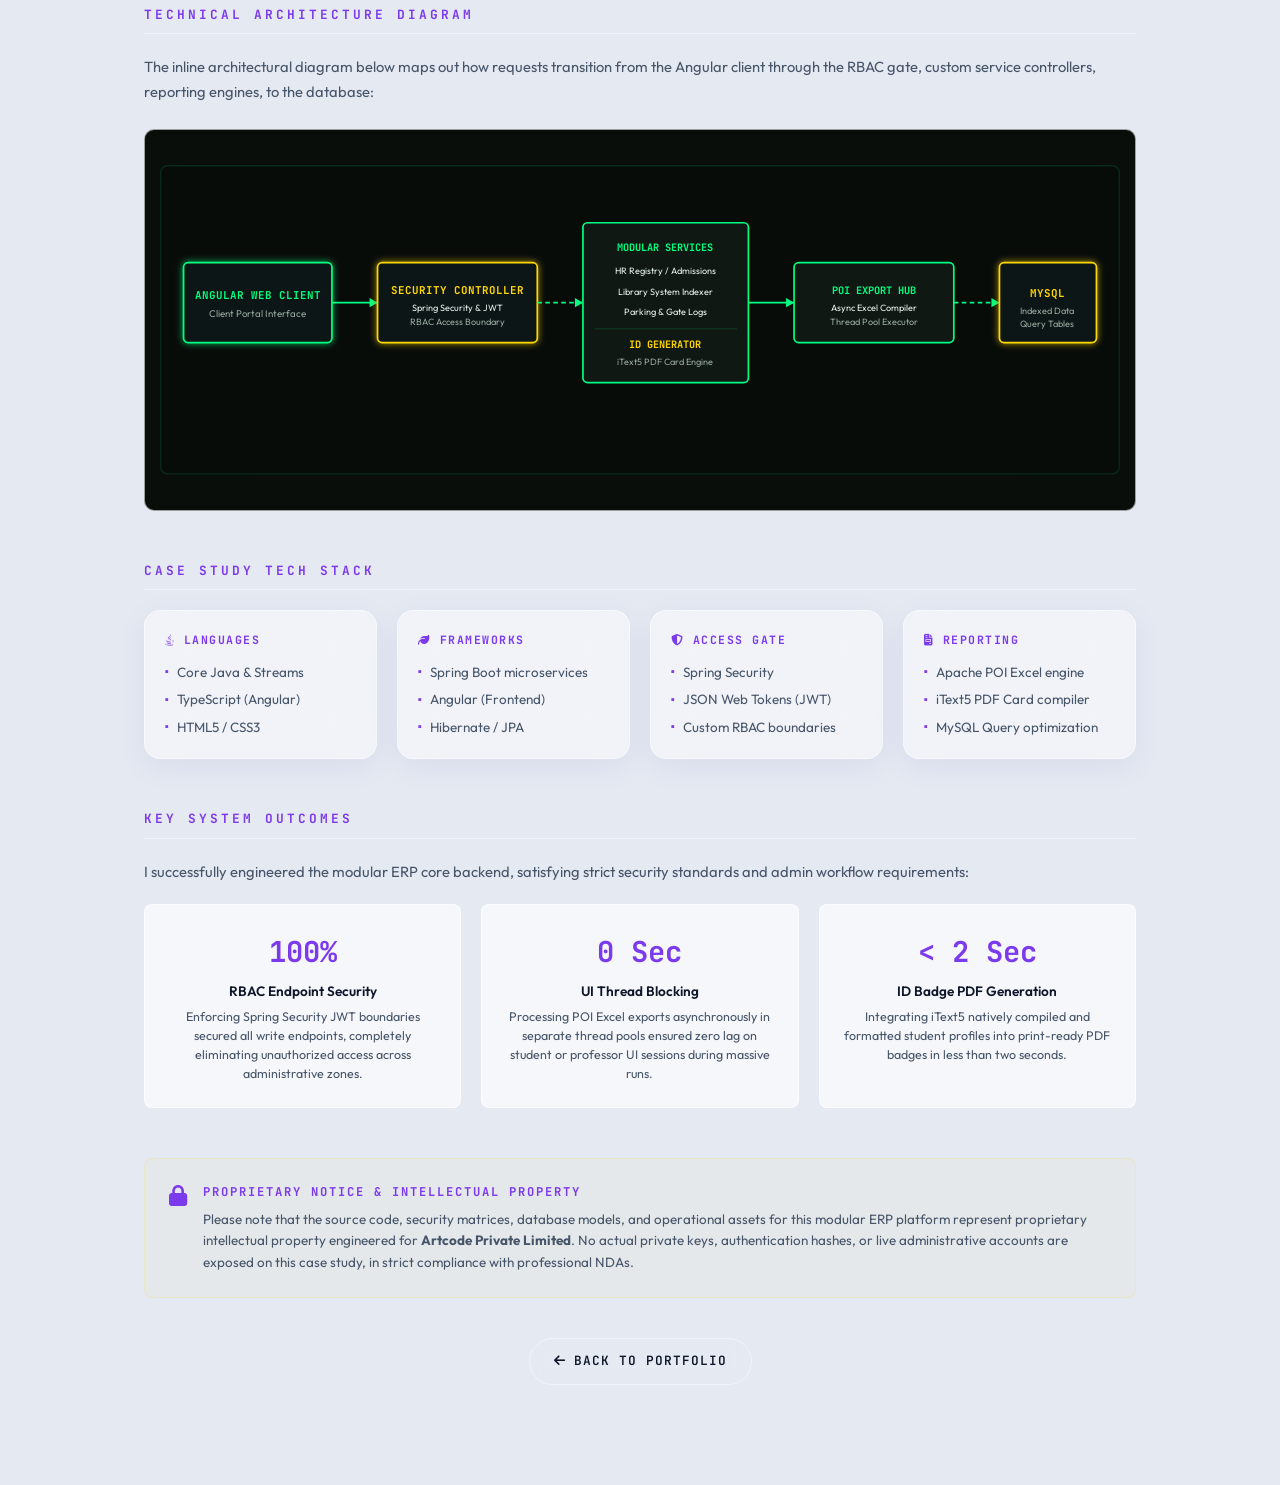
==== commit 281a1066: "Redesign portfolio, resume, and case studies to modern glassmorphism design style" ====
--- a/college-erp.html
+++ b/college-erp.html
@@ -1,6 +1,15 @@
 <!DOCTYPE html>
 <html lang="en">
 <head>
+  <script>
+    (function() {
+      const saved = localStorage.getItem('theme');
+      const systemDark = window.matchMedia('(prefers-color-scheme: dark)').matches;
+      const initial = saved || (systemDark ? 'dark' : 'light');
+      document.documentElement.setAttribute('data-theme', initial);
+    })();
+  </script>
+
   <meta charset="UTF-8">
   <meta http-equiv="X-UA-Compatible" content="IE=edge">
   <meta name="viewport" content="width=device-width, initial-scale=1.0">
@@ -28,24 +37,51 @@
     /* ═══════════════════════════════════════════
        CASE STUDY CUSTOM CSS (Slate & Emerald)
        ═══════════════════════════════════════════ */
-    :root {
-      --bg: #050806;
-      --bg-panel: #0a0f0c;
-      --surface: #101813;
-      --border: rgba(0, 255, 128, 0.08);
-      --border-dark: rgba(0, 255, 128, 0.16);
+        :root {
+      --bg: #080b11;
+      --bg-panel: rgba(255, 255, 255, 0.04);
+      --surface: rgba(255, 255, 255, 0.06);
+      --border: rgba(255, 255, 255, 0.1);
+      --border-dark: rgba(255, 255, 255, 0.16);
+      --border-glass: rgba(255, 255, 255, 0.12);
       
-      --green: #00ff80;
-      --green-dark: #00b359;
-      --amber: #ffd700;
-      --amber-dark: #cc9900;
+      --green: #00d4ff;
+      --green-dark: #7c3aed;
+      --amber: #00e5ff;
+      --amber-dark: #7c3aed;
       
-      --text: #e6f5ec;
-      --muted: #96a99e;
-      --dim: #5c7566;
+      --text: #f1f5f9;
+      --muted: #94a3b8;
+      --dim: #64748b;
       
-      --sans: 'Outfit', sans-serif;
+      --sans: 'Poppins', 'Outfit', sans-serif;
       --code: 'JetBrains Mono', monospace;
+
+      --backdrop-blur: blur(20px);
+      --box-shadow-glass: 0 8px 32px 0 rgba(0, 0, 0, 0.35);
+      --bg-navbar: rgba(8, 11, 17, 0.65);
+    }
+
+    [data-theme="light"] {
+      --bg: #e5e9f2;
+      --bg-panel: rgba(255, 255, 255, 0.45);
+      --surface: rgba(255, 255, 255, 0.65);
+      --border: rgba(255, 255, 255, 0.4);
+      --border-dark: rgba(255, 255, 255, 0.6);
+      --border-glass: rgba(255, 255, 255, 0.4);
+      
+      --green: #7c3aed;
+      --green-dark: #00d4ff;
+      --amber: #7c3aed;
+      --amber-dark: #00d4ff;
+      
+      --text: #0f172a;
+      --muted: #475569;
+      --dim: #94a3b8;
+
+      --backdrop-blur: blur(20px);
+      --box-shadow-glass: 0 8px 32px 0 rgba(31, 38, 135, 0.06);
+      --bg-navbar: rgba(229, 233, 242, 0.65);
     }
 
     * {
@@ -463,14 +499,126 @@
         gap: 16px;
       }
     }
-  </style>
+  
+    /* Glassmorphism background glowing orbs */
+    .glowing-orbs-container {
+      position: fixed;
+      inset: 0;
+      width: 100vw;
+      height: 100vh;
+      overflow: hidden;
+      z-index: -2;
+      pointer-events: none;
+    }
+    .glow-orb {
+      position: absolute;
+      border-radius: 50%;
+      filter: blur(120px);
+      opacity: 0.15;
+      mix-blend-mode: screen;
+      animation: floatOrb 25s infinite alternate ease-in-out;
+      will-change: transform;
+    }
+    [data-theme="light"] .glow-orb {
+      opacity: 0.06;
+      mix-blend-mode: multiply;
+      filter: blur(100px);
+    }
+    .orb-1 {
+      width: 500px;
+      height: 500px;
+      background: radial-gradient(circle, var(--green) 0%, transparent 70%);
+      top: -10%;
+      left: -10%;
+      animation-duration: 20s;
+    }
+    .orb-2 {
+      width: 600px;
+      height: 600px;
+      background: radial-gradient(circle, var(--green-dark) 0%, transparent 70%);
+      bottom: -20%;
+      right: -10%;
+      animation-duration: 28s;
+      animation-delay: -5s;
+    }
+    .orb-3 {
+      width: 400px;
+      height: 400px;
+      background: radial-gradient(circle, var(--green) 0%, transparent 70%);
+      top: 40%;
+      left: 50%;
+      transform: translate(-50%, -50%);
+      animation-duration: 25s;
+      animation-delay: -10s;
+    }
+    @keyframes floatOrb {
+      0% { transform: translate(0, 0) scale(1) rotate(0deg); }
+      33% { transform: translate(30px, -50px) scale(1.05) rotate(120deg); }
+      66% { transform: translate(-20px, 20px) scale(0.95) rotate(240deg); }
+      100% { transform: translate(0, 0) scale(1) rotate(360deg); }
+    }
+
+    /* Unified Glassmorphic cards overrides */
+    .metadata-card, .implementation-item, .tech-card {
+      background: var(--bg-panel) !important;
+      backdrop-filter: var(--backdrop-blur) !important;
+      -webkit-backdrop-filter: var(--backdrop-blur) !important;
+      border: 1px solid var(--border-glass) !important;
+      border-radius: 16px !important;
+      box-shadow: var(--box-shadow-glass) !important;
+      transition: all 0.3s cubic-bezier(0.4, 0, 0.2, 1) !important;
+    }
+    .metadata-card:hover, .implementation-item:hover, .tech-card:hover {
+      background: var(--surface) !important;
+      border-color: var(--green) !important;
+      transform: translateY(-3px) !important;
+      box-shadow: 0 8px 32px 0 rgba(0, 212, 255, 0.12) !important;
+    }
+    [data-theme="light"] .metadata-card:hover, [data-theme="light"] .implementation-item:hover, [data-theme="light"] .tech-card:hover {
+      box-shadow: 0 8px 32px 0 rgba(124, 58, 237, 0.1) !important;
+    }
+
+    /* Header top-bar & back button modifications */
+    .top-bar {
+      background: var(--bg-navbar) !important;
+      border-bottom: 1px solid var(--border-glass) !important;
+      backdrop-filter: var(--backdrop-blur) !important;
+      -webkit-backdrop-filter: var(--backdrop-blur) !important;
+      transition: background 0.3s ease;
+    }
+    .btn-back {
+      border-radius: 50px !important;
+      border: 1px solid var(--border-glass) !important;
+      background: rgba(255, 255, 255, 0.03) !important;
+      color: var(--text) !important;
+      backdrop-filter: blur(8px);
+      -webkit-backdrop-filter: blur(8px);
+      transition: all 0.3s cubic-bezier(0.4, 0, 0.2, 1) !important;
+    }
+    .btn-back:hover {
+      border-color: var(--green) !important;
+      color: #ffffff !important;
+      background: var(--green) !important;
+    }
+    [data-theme="light"] .btn-back:hover {
+      color: #ffffff !important;
+      background: var(--green) !important;
+    }
+</style>
 </head>
 <body>
+  <!-- Glassmorphism Floating Orbs Background -->
+  <div class="glowing-orbs-container">
+    <div class="glow-orb orb-1"></div>
+    <div class="glow-orb orb-2"></div>
+    <div class="glow-orb orb-3"></div>
+  </div>
+
 
   <!-- Top Navigation / Action Bar -->
   <header class="top-bar">
     <div class="container" style="display: flex; justify-content: space-between; align-items: center; width: 100%;">
-      <a href="https://jitendradhamdhere.github.io/portfolio/" class="btn-back">
+      <a href="./index.html#projects" class="btn-back">
         <i class="fas fa-arrow-left"></i> Back to Portfolio
       </a>
       <span class="top-meta">// Engineering Case Study</span>
@@ -738,7 +886,7 @@
 
     <!-- Back to Portfolio Button at the Bottom -->
     <div style="text-align: center; margin-top: 40px; margin-bottom: 20px;">
-      <a href="https://jitendradhamdhere.github.io/portfolio/" class="btn-back" style="display: inline-flex; align-items: center; gap: 8px; padding: 12px 24px; font-family: var(--code); font-size: 0.8rem;">
+      <a href="./index.html#projects" class="btn-back" style="display: inline-flex; align-items: center; gap: 8px; padding: 12px 24px; font-family: var(--code); font-size: 0.8rem;">
         <i class="fas fa-arrow-left"></i> Back to Portfolio
       </a>
     </div>
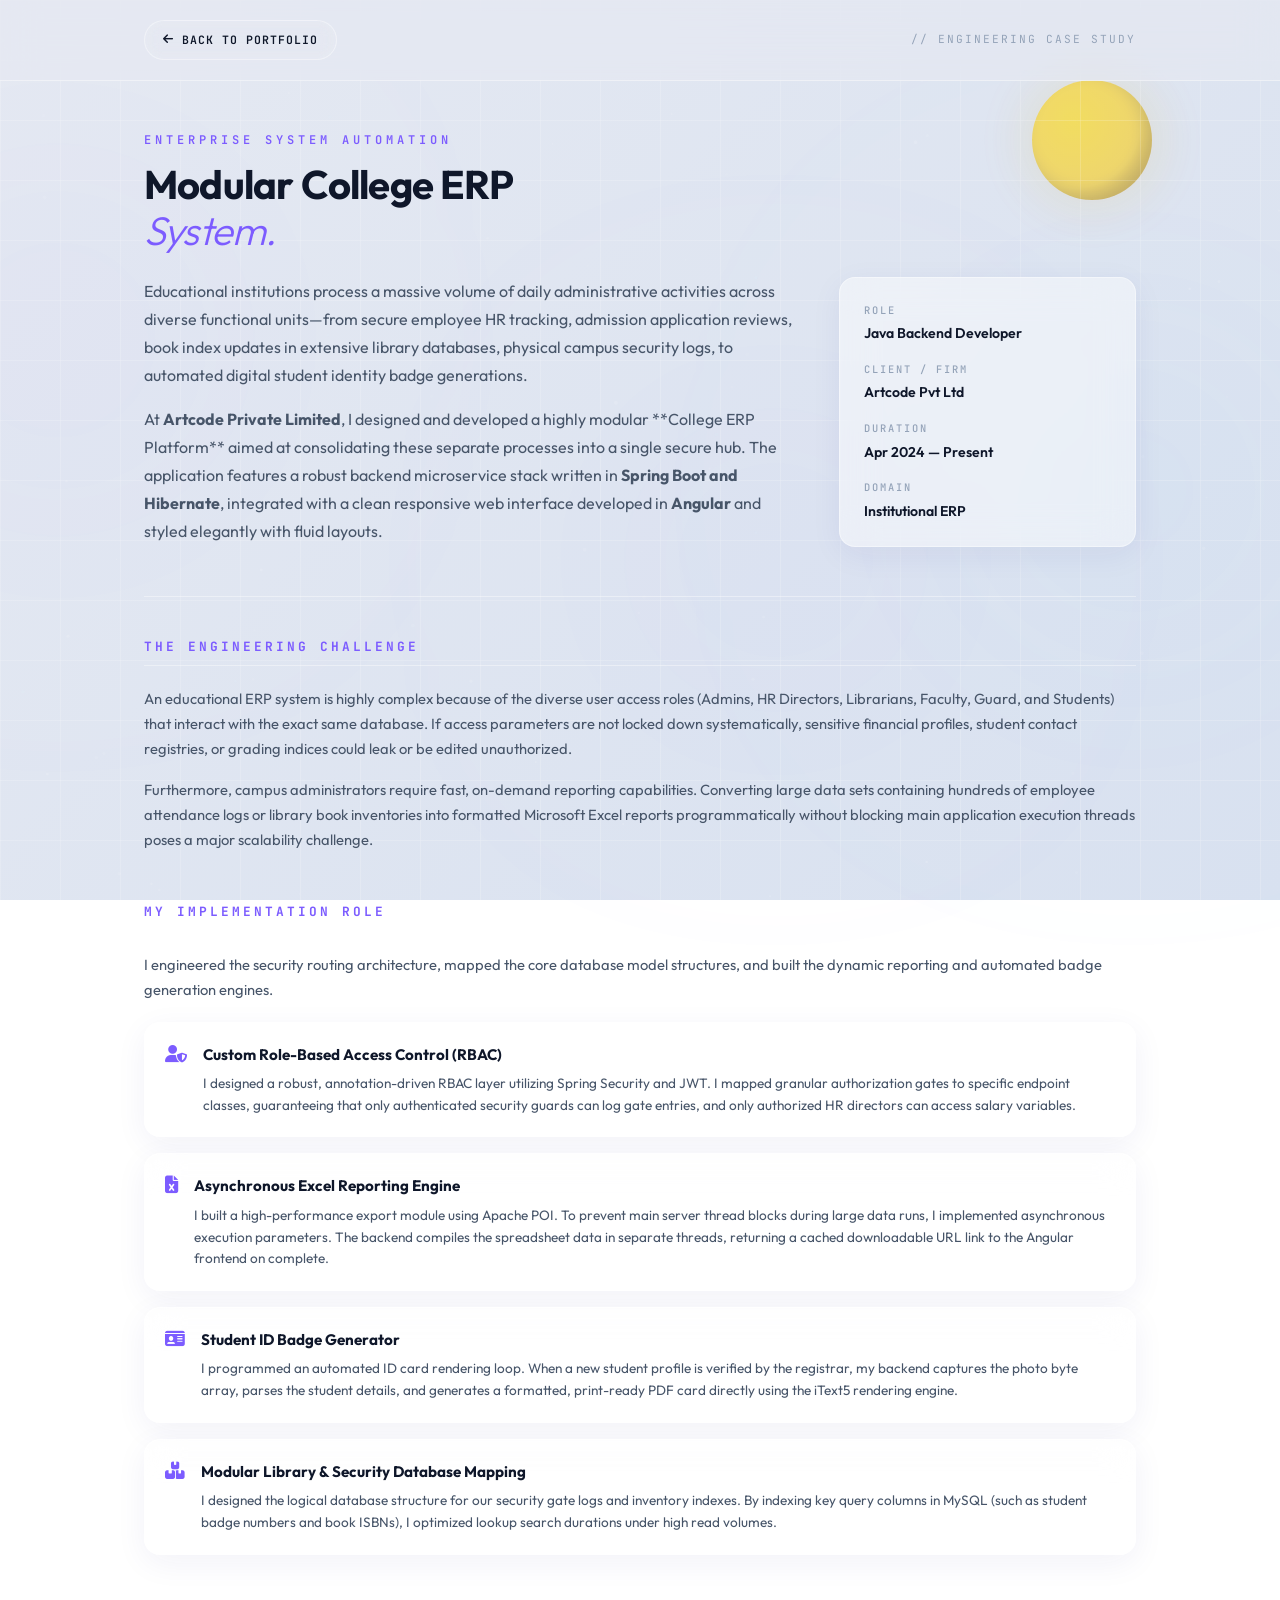
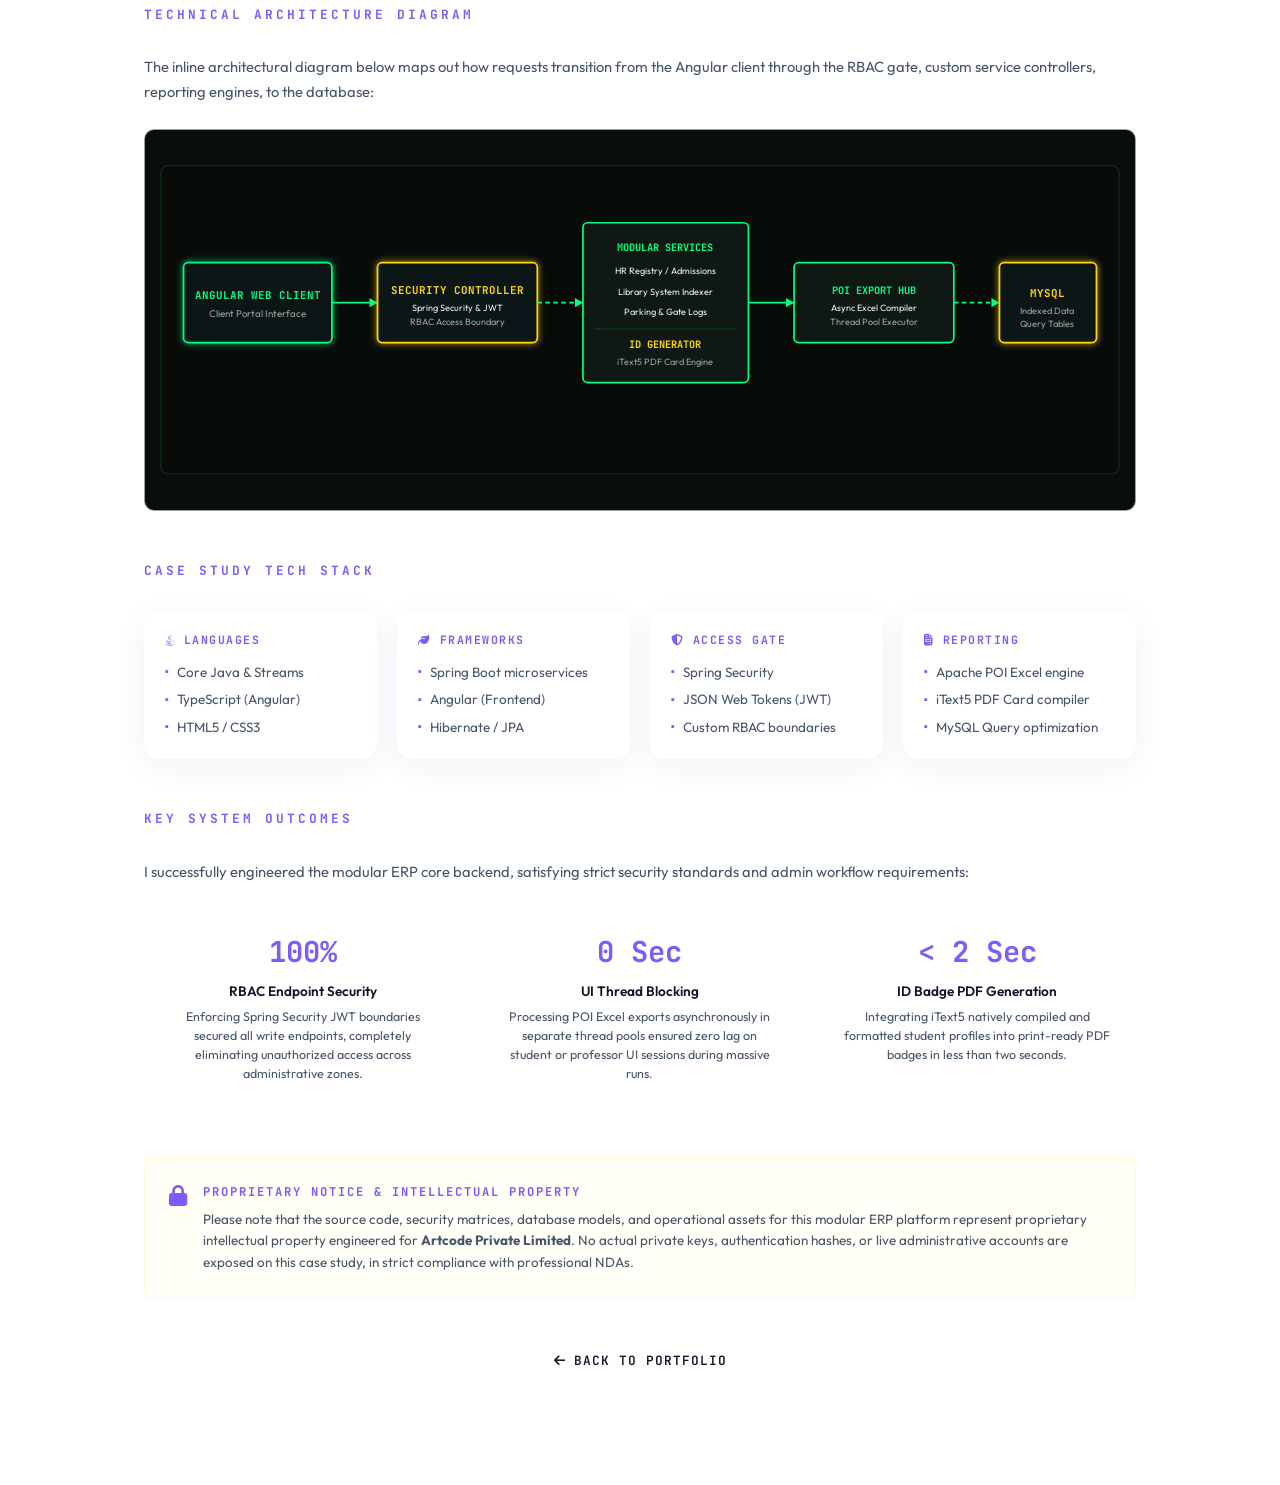
==== commit e7e5dc81: "Implement Universe background theme with twinkling starfield, moon, nebulae, shooting stars, and scr" ====
--- a/college-erp.html
+++ b/college-erp.html
@@ -1,14 +1,184 @@
 <!DOCTYPE html>
 <html lang="en">
 <head>
-  <script>
+    <script>
     (function() {
       const saved = localStorage.getItem('theme');
       const systemDark = window.matchMedia('(prefers-color-scheme: dark)').matches;
       const initial = saved || (systemDark ? 'dark' : 'light');
       document.documentElement.setAttribute('data-theme', initial);
     })();
+
+    /* ─── UNIVERSE BACKGROUND ANIMATIONS & PARALLAX ─── */
+    class SpaceBackground {
+      constructor() {
+        this.canvas = document.getElementById('space-canvas');
+        if (!this.canvas) return;
+        this.ctx = this.canvas.getContext('2d');
+        this.stars = [];
+        this.shootingStars = [];
+        this.starCount = window.innerWidth < 768 ? 100 : 180;
+        this.animationFrameId = null;
+        this.shootingStarChance = 0.0008;
+
+        this.init();
+        this.bindEvents();
+        this.start();
+      }
+
+      init() {
+        this.resize();
+        this.stars = [];
+        for (let i = 0; i < this.starCount; i++) {
+          this.stars.push({
+            x: Math.random() * this.canvas.width,
+            y: Math.random() * this.canvas.height,
+            size: Math.random() * 1.5 + 0.5,
+            alpha: Math.random(),
+            twinkleSpeed: 0.01 + Math.random() * 0.02,
+            twinkleDir: Math.random() > 0.5 ? 1 : -1,
+            color: Math.random() > 0.7 ? '#e0f2fe' : '#ffffff'
+          });
+        }
+      }
+
+      resize() {
+        this.canvas.width = window.innerWidth;
+        this.canvas.height = window.innerHeight;
+      }
+
+      bindEvents() {
+        window.addEventListener('resize', () => {
+          this.resize();
+          this.stars.forEach(s => {
+            s.x = Math.random() * this.canvas.width;
+            s.y = Math.random() * this.canvas.height;
+          });
+        });
+
+        document.addEventListener('visibilitychange', () => {
+          if (document.hidden) {
+            this.stop();
+          } else {
+            this.start();
+          }
+        });
+      }
+
+      start() {
+        if (this.animationFrameId) return;
+        const loop = () => {
+          this.updateAndDraw();
+          this.animationFrameId = requestAnimationFrame(loop);
+        };
+        this.animationFrameId = requestAnimationFrame(loop);
+      }
+
+      stop() {
+        if (this.animationFrameId) {
+          cancelAnimationFrame(this.animationFrameId);
+          this.animationFrameId = null;
+        }
+      }
+
+      createShootingStar() {
+        const startX = Math.random() * this.canvas.width * 0.7;
+        const startY = Math.random() * this.canvas.height * 0.4;
+        const length = Math.random() * 80 + 40;
+        const speed = Math.random() * 4 + 3;
+        const angle = Math.PI / 6 + Math.random() * (Math.PI / 12);
+
+        this.shootingStars.push({
+          x: startX,
+          y: startY,
+          dx: Math.cos(angle) * speed,
+          dy: Math.sin(angle) * speed,
+          length: length,
+          opacity: 1,
+          fadeSpeed: 0.008 + Math.random() * 0.008
+        });
+      }
+
+      updateAndDraw() {
+        this.ctx.clearRect(0, 0, this.canvas.width, this.canvas.height);
+        this.stars.forEach(star => {
+          star.alpha += star.twinkleSpeed * star.twinkleDir;
+          if (star.alpha >= 1) {
+            star.alpha = 1;
+            star.twinkleDir = -1;
+          } else if (star.alpha <= 0.1) {
+            star.alpha = 0.1;
+            star.twinkleDir = 1;
+          }
+          this.ctx.fillStyle = star.color;
+          this.ctx.globalAlpha = star.alpha;
+          this.ctx.beginPath();
+          this.ctx.arc(star.x, star.y, star.size, 0, Math.PI * 2);
+          this.ctx.fill();
+        });
+
+        if (Math.random() < this.shootingStarChance && this.shootingStars.length < 2) {
+          this.createShootingStar();
+        }
+
+        this.shootingStars.forEach((star, index) => {
+          star.x += star.dx;
+          star.y += star.dy;
+          star.opacity -= star.fadeSpeed;
+
+          if (star.opacity <= 0) {
+            this.shootingStars.splice(index, 1);
+            return;
+          }
+
+          this.ctx.beginPath();
+          this.ctx.strokeStyle = 'rgba(255, 255, 255, ' + star.opacity + ')';
+          this.ctx.lineWidth = 1.5;
+          this.ctx.lineCap = 'round';
+          this.ctx.moveTo(star.x, star.y);
+          this.ctx.lineTo(star.x - star.dx * 8, star.y - star.dy * 8);
+          this.ctx.stroke();
+        });
+
+        this.ctx.globalAlpha = 1;
+      }
+    }
+
+    // Parallax Scroll Control
+    const spaceCanvas = document.getElementById('space-canvas');
+    const spaceMidLayer = document.querySelector('.space-mid-layer');
+
+    function handleParallax() {
+      const scrollY = window.scrollY;
+      if (window.innerWidth >= 768) {
+        if (spaceCanvas) {
+          spaceCanvas.style.transform = 'translateY(' + (-scrollY * 0.04) + 'px)';
+        }
+        if (spaceMidLayer) {
+          spaceMidLayer.style.transform = 'translateY(' + (-scrollY * 0.1) + 'px)';
+        }
+      } else {
+        if (spaceCanvas) spaceCanvas.style.transform = '';
+        if (spaceMidLayer) spaceMidLayer.style.transform = '';
+      }
+    }
+
+    let parallaxTicking = false;
+    window.addEventListener('scroll', () => {
+      if (!parallaxTicking) {
+        window.requestAnimationFrame(() => {
+          handleParallax();
+          parallaxTicking = false;
+        });
+        parallaxTicking = true;
+      }
+    });
+
+    document.addEventListener('DOMContentLoaded', () => {
+      new SpaceBackground();
+    });
   </script>
+
 
   <meta charset="UTF-8">
   <meta http-equiv="X-UA-Compatible" content="IE=edge">
@@ -37,18 +207,18 @@
     /* ═══════════════════════════════════════════
        CASE STUDY CUSTOM CSS (Slate & Emerald)
        ═══════════════════════════════════════════ */
-        :root {
-      --bg: #080b11;
-      --bg-panel: rgba(255, 255, 255, 0.04);
-      --surface: rgba(255, 255, 255, 0.06);
+            :root {
+      --bg: #02040a;
+      --bg-panel: rgba(255, 255, 255, 0.05);
+      --surface: rgba(255, 255, 255, 0.07);
       --border: rgba(255, 255, 255, 0.1);
-      --border-dark: rgba(255, 255, 255, 0.16);
+      --border-dark: rgba(255, 255, 255, 0.18);
       --border-glass: rgba(255, 255, 255, 0.12);
       
-      --green: #00d4ff;
-      --green-dark: #7c3aed;
+      --green: #5ec8ff;
+      --green-dark: #7c5cff;
       --amber: #00e5ff;
-      --amber-dark: #7c3aed;
+      --amber-dark: #7c5cff;
       
       --text: #f1f5f9;
       --muted: #94a3b8;
@@ -57,9 +227,9 @@
       --sans: 'Poppins', 'Outfit', sans-serif;
       --code: 'JetBrains Mono', monospace;
 
-      --backdrop-blur: blur(20px);
-      --box-shadow-glass: 0 8px 32px 0 rgba(0, 0, 0, 0.35);
-      --bg-navbar: rgba(8, 11, 17, 0.65);
+      --backdrop-blur: blur(18px);
+      --box-shadow-glass: 0 8px 32px 0 rgba(0, 0, 0, 0.45);
+      --bg-navbar: rgba(2, 4, 10, 0.65);
     }
 
     [data-theme="light"] {
@@ -70,16 +240,16 @@
       --border-dark: rgba(255, 255, 255, 0.6);
       --border-glass: rgba(255, 255, 255, 0.4);
       
-      --green: #7c3aed;
-      --green-dark: #00d4ff;
-      --amber: #7c3aed;
-      --amber-dark: #00d4ff;
+      --green: #7c5cff;
+      --green-dark: #5ec8ff;
+      --amber: #7c5cff;
+      --amber-dark: #5ec8ff;
       
       --text: #0f172a;
       --muted: #475569;
       --dim: #94a3b8;
 
-      --backdrop-blur: blur(20px);
+      --backdrop-blur: blur(18px);
       --box-shadow-glass: 0 8px 32px 0 rgba(31, 38, 135, 0.06);
       --bg-navbar: rgba(229, 233, 242, 0.65);
     }
@@ -94,13 +264,18 @@
       scroll-behavior: smooth;
     }
 
-    body {
-      background: var(--bg);
+        body {
+      background: linear-gradient(135deg, #02040a 0%, #060918 50%, #0a0e2a 100%);
+      background-attachment: fixed;
       color: var(--text);
       font-family: var(--sans);
       line-height: 1.6;
       overflow-x: hidden;
       padding-bottom: 80px;
+    }
+    [data-theme="light"] body {
+      background: linear-gradient(135deg, #e5e9f2 0%, #d8e1f0 100%);
+      background-attachment: fixed;
     }
 
     /* Background Geometric Grid Accents */
@@ -500,62 +675,89 @@
       }
     }
   
-    /* Glassmorphism background glowing orbs */
-    .glowing-orbs-container {
+    
+    [data-theme="light"] .btn-back:hover {
+      color: #ffffff !important;
+      background: var(--green) !important;
+    }
+
+    /* Glassmorphism Background Glowing Orbs replaced by Space Elements */
+    #space-canvas {
       position: fixed;
       inset: 0;
       width: 100vw;
       height: 100vh;
-      overflow: hidden;
+      z-index: -3;
+      pointer-events: none;
+      will-change: transform;
+      transition: opacity 0.3s ease;
+    }
+    [data-theme="light"] #space-canvas {
+      opacity: 0.15;
+    }
+
+    .space-mid-layer {
+      position: fixed;
+      inset: 0;
+      width: 100vw;
+      height: 100vh;
       z-index: -2;
       pointer-events: none;
-    }
-    .glow-orb {
+      will-change: transform;
+    }
+
+    .space-moon {
+      position: absolute;
+      top: 80px;
+      right: 10%;
+      width: 120px;
+      height: 120px;
+      border-radius: 50%;
+      background: radial-gradient(circle at 35% 35%, #ffffff 0%, #e2e8f0 45%, #94a3b8 100%);
+      box-shadow: 0 0 60px 15px rgba(125, 211, 252, 0.2), inset -8px -8px 16px rgba(0,0,0,0.45);
+      opacity: 0.85;
+      transition: opacity 0.3s ease, background 0.3s ease, box-shadow 0.3s ease;
+    }
+    [data-theme="light"] .space-moon {
+      background: radial-gradient(circle at 35% 35%, #ffd700 0%, #facc15 60%, #ca8a04 100%);
+      box-shadow: 0 0 50px 10px rgba(234, 179, 8, 0.18), inset -8px -8px 16px rgba(0,0,0,0.2);
+      opacity: 0.6;
+    }
+
+    .space-nebula {
       position: absolute;
       border-radius: 50%;
-      filter: blur(120px);
-      opacity: 0.15;
+      filter: blur(130px);
+      opacity: 0.12;
       mix-blend-mode: screen;
-      animation: floatOrb 25s infinite alternate ease-in-out;
       will-change: transform;
-    }
-    [data-theme="light"] .glow-orb {
-      opacity: 0.06;
+      transition: background 1.5s ease, opacity 0.5s ease;
+    }
+    [data-theme="light"] .space-nebula {
+      opacity: 0.04;
       mix-blend-mode: multiply;
-      filter: blur(100px);
-    }
-    .orb-1 {
+      filter: blur(105px);
+    }
+    .space-nebula.orb-1 {
       width: 500px;
       height: 500px;
       background: radial-gradient(circle, var(--green) 0%, transparent 70%);
-      top: -10%;
-      left: -10%;
-      animation-duration: 20s;
-    }
-    .orb-2 {
-      width: 600px;
-      height: 600px;
+      top: 10%;
+      left: -15%;
+    }
+    .space-nebula.orb-2 {
+      width: 550px;
+      height: 550px;
       background: radial-gradient(circle, var(--green-dark) 0%, transparent 70%);
-      bottom: -20%;
+      bottom: 15%;
       right: -10%;
-      animation-duration: 28s;
-      animation-delay: -5s;
-    }
-    .orb-3 {
+    }
+    .space-nebula.orb-3 {
       width: 400px;
       height: 400px;
       background: radial-gradient(circle, var(--green) 0%, transparent 70%);
       top: 40%;
-      left: 50%;
-      transform: translate(-50%, -50%);
-      animation-duration: 25s;
-      animation-delay: -10s;
-    }
-    @keyframes floatOrb {
-      0% { transform: translate(0, 0) scale(1) rotate(0deg); }
-      33% { transform: translate(30px, -50px) scale(1.05) rotate(120deg); }
-      66% { transform: translate(-20px, 20px) scale(0.95) rotate(240deg); }
-      100% { transform: translate(0, 0) scale(1) rotate(360deg); }
+      left: 45%;
     }
 
     /* Unified Glassmorphic cards overrides */
@@ -572,10 +774,10 @@
       background: var(--surface) !important;
       border-color: var(--green) !important;
       transform: translateY(-3px) !important;
-      box-shadow: 0 8px 32px 0 rgba(0, 212, 255, 0.12) !important;
+      box-shadow: 0 8px 32px 0 rgba(94, 200, 255, 0.12) !important;
     }
     [data-theme="light"] .metadata-card:hover, [data-theme="light"] .implementation-item:hover, [data-theme="light"] .tech-card:hover {
-      box-shadow: 0 8px 32px 0 rgba(124, 58, 237, 0.1) !important;
+      box-shadow: 0 8px 32px 0 rgba(124, 92, 255, 0.1) !important;
     }
 
     /* Header top-bar & back button modifications */
@@ -607,12 +809,15 @@
 </style>
 </head>
 <body>
-  <!-- Glassmorphism Floating Orbs Background -->
-  <div class="glowing-orbs-container">
-    <div class="glow-orb orb-1"></div>
-    <div class="glow-orb orb-2"></div>
-    <div class="glow-orb orb-3"></div>
+    <!-- Universe / Space Background Layout -->
+  <canvas id="space-canvas"></canvas>
+  <div class="space-mid-layer">
+    <div class="space-moon"></div>
+    <div class="space-nebula orb-1"></div>
+    <div class="space-nebula orb-2"></div>
+    <div class="space-nebula orb-3"></div>
   </div>
+
 
 
   <!-- Top Navigation / Action Bar -->
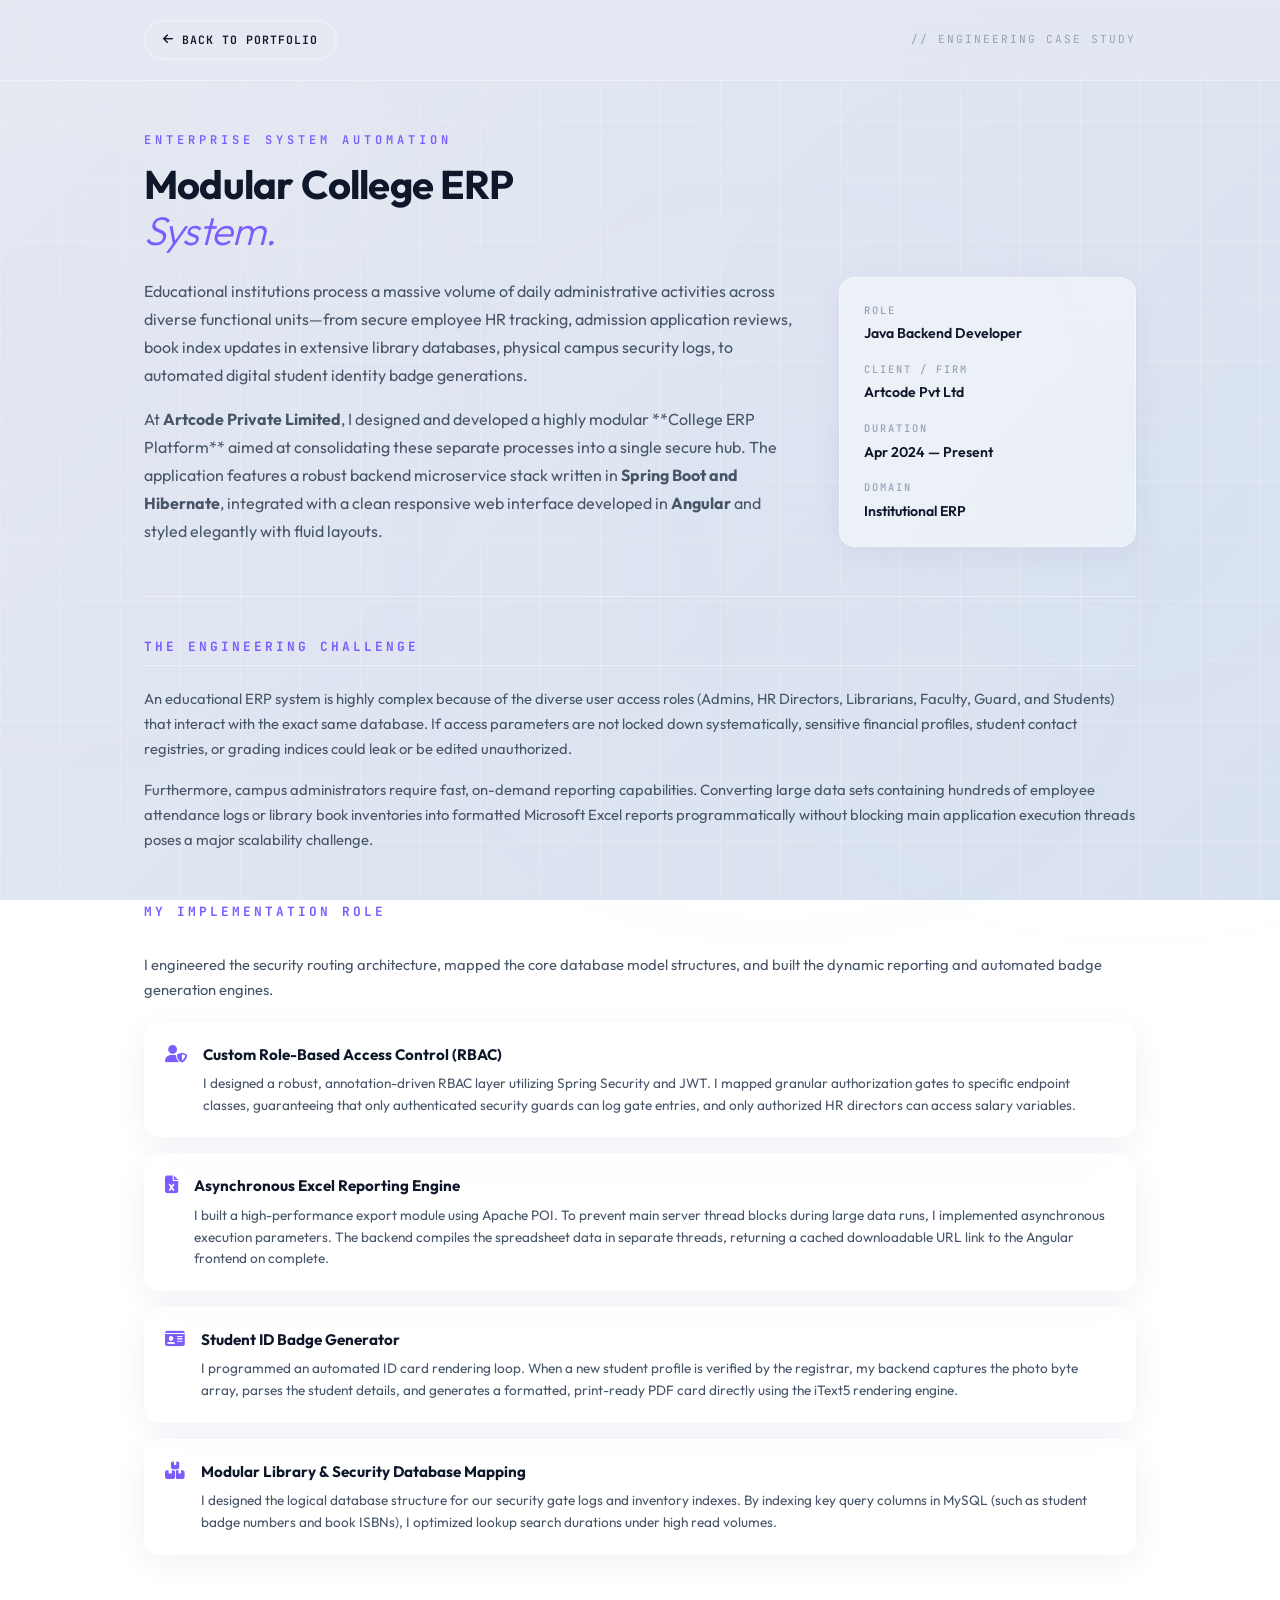
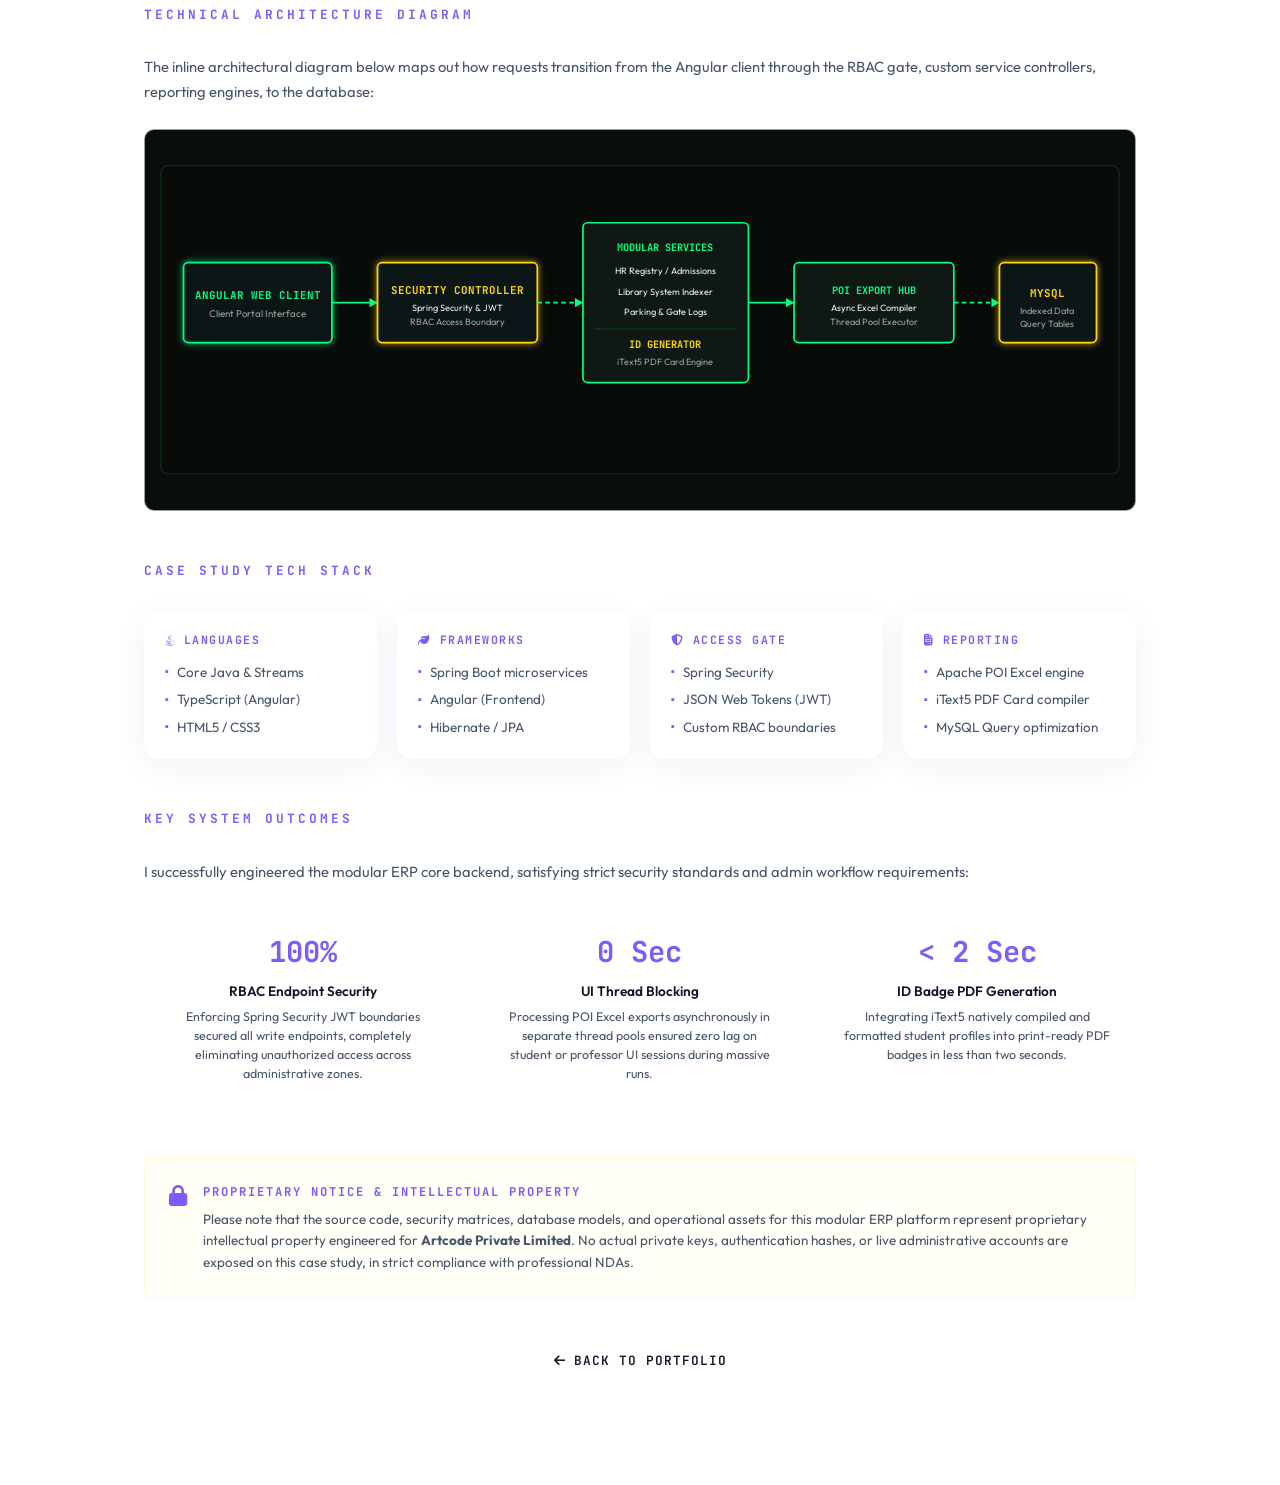
==== commit d8d02fe3: "Fix Hero section background issue, remove cartoon moon, and implement photorealistic space backgroun" ====
--- a/college-erp.html
+++ b/college-erp.html
@@ -1,7 +1,7 @@
 <!DOCTYPE html>
 <html lang="en">
 <head>
-    <script>
+      <script>
     (function() {
       const saved = localStorage.getItem('theme');
       const systemDark = window.matchMedia('(prefers-color-scheme: dark)').matches;
@@ -19,7 +19,7 @@
         this.shootingStars = [];
         this.starCount = window.innerWidth < 768 ? 100 : 180;
         this.animationFrameId = null;
-        this.shootingStarChance = 0.0008;
+        this.shootingStarChance = 0.0003;
 
         this.init();
         this.bindEvents();
@@ -29,16 +29,49 @@
       init() {
         this.resize();
         this.stars = [];
+        
         for (let i = 0; i < this.starCount; i++) {
+          const rand = Math.random();
+          let color = '#ffffff';
+          if (rand > 0.85) {
+            color = '#e0f2fe';
+          } else if (rand > 0.70) {
+            color = '#fffbeb';
+          }
+
+          let size = 0.5 + Math.random() * 0.7;
+          if (Math.random() > 0.88) {
+            size = 1.2 + Math.random() * 1.3;
+          }
+
           this.stars.push({
             x: Math.random() * this.canvas.width,
             y: Math.random() * this.canvas.height,
-            size: Math.random() * 1.5 + 0.5,
-            alpha: Math.random(),
-            twinkleSpeed: 0.01 + Math.random() * 0.02,
+            size: size,
+            alpha: Math.random() * 0.85 + 0.1,
+            twinkleSpeed: 0.004 + Math.random() * 0.012,
             twinkleDir: Math.random() > 0.5 ? 1 : -1,
-            color: Math.random() > 0.7 ? '#e0f2fe' : '#ffffff'
+            color: color
           });
+        }
+
+        const mwCount = Math.floor(this.starCount * 0.5);
+        for (let i = 0; i < mwCount; i++) {
+          const x = Math.random() * this.canvas.width;
+          const offset = (Math.random() - 0.5) * (this.canvas.height * 0.35);
+          const y = (x / this.canvas.width) * this.canvas.height + offset;
+
+          if (y >= 0 && y <= this.canvas.height) {
+            this.stars.push({
+              x: x,
+              y: y,
+              size: 0.3 + Math.random() * 0.6,
+              alpha: Math.random() * 0.25 + 0.05,
+              twinkleSpeed: 0.002 + Math.random() * 0.008,
+              twinkleDir: Math.random() > 0.5 ? 1 : -1,
+              color: Math.random() > 0.5 ? '#fffbeb' : '#e0f2fe'
+            });
+          }
         }
       }
 
@@ -50,10 +83,7 @@
       bindEvents() {
         window.addEventListener('resize', () => {
           this.resize();
-          this.stars.forEach(s => {
-            s.x = Math.random() * this.canvas.width;
-            s.y = Math.random() * this.canvas.height;
-          });
+          this.init();
         });
 
         document.addEventListener('visibilitychange', () => {
@@ -82,11 +112,11 @@
       }
 
       createShootingStar() {
-        const startX = Math.random() * this.canvas.width * 0.7;
+        const startX = Math.random() * this.canvas.width * 0.8;
         const startY = Math.random() * this.canvas.height * 0.4;
-        const length = Math.random() * 80 + 40;
-        const speed = Math.random() * 4 + 3;
-        const angle = Math.PI / 6 + Math.random() * (Math.PI / 12);
+        const length = Math.random() * 50 + 30;
+        const speed = Math.random() * 5 + 6;
+        const angle = Math.PI / 6 + Math.random() * (Math.PI / 15);
 
         this.shootingStars.push({
           x: startX,
@@ -94,20 +124,34 @@
           dx: Math.cos(angle) * speed,
           dy: Math.sin(angle) * speed,
           length: length,
-          opacity: 1,
-          fadeSpeed: 0.008 + Math.random() * 0.008
+          opacity: 1.0,
+          fadeSpeed: 0.015 + Math.random() * 0.015
         });
+      }
+
+      drawMilkyWayHaze() {
+        const grad = this.ctx.createLinearGradient(0, 0, this.canvas.width, this.canvas.height);
+        grad.addColorStop(0, 'rgba(124, 92, 255, 0)');
+        grad.addColorStop(0.35, 'rgba(124, 92, 255, 0.012)');
+        grad.addColorStop(0.5, 'rgba(94, 200, 255, 0.02)');
+        grad.addColorStop(0.65, 'rgba(124, 92, 255, 0.012)');
+        grad.addColorStop(1, 'rgba(124, 92, 255, 0)');
+
+        this.ctx.fillStyle = grad;
+        this.ctx.fillRect(0, 0, this.canvas.width, this.canvas.height);
       }
 
       updateAndDraw() {
         this.ctx.clearRect(0, 0, this.canvas.width, this.canvas.height);
+        this.drawMilkyWayHaze();
+
         this.stars.forEach(star => {
           star.alpha += star.twinkleSpeed * star.twinkleDir;
           if (star.alpha >= 1) {
             star.alpha = 1;
             star.twinkleDir = -1;
-          } else if (star.alpha <= 0.1) {
-            star.alpha = 0.1;
+          } else if (star.alpha <= 0.05) {
+            star.alpha = 0.05;
             star.twinkleDir = 1;
           }
           this.ctx.fillStyle = star.color;
@@ -133,14 +177,14 @@
 
           this.ctx.beginPath();
           this.ctx.strokeStyle = 'rgba(255, 255, 255, ' + star.opacity + ')';
-          this.ctx.lineWidth = 1.5;
+          this.ctx.lineWidth = 1.0;
           this.ctx.lineCap = 'round';
           this.ctx.moveTo(star.x, star.y);
-          this.ctx.lineTo(star.x - star.dx * 8, star.y - star.dy * 8);
+          this.ctx.lineTo(star.x - star.dx * 5, star.y - star.dy * 5);
           this.ctx.stroke();
         });
 
-        this.ctx.globalAlpha = 1;
+        this.ctx.globalAlpha = 1.0;
       }
     }
 
@@ -180,6 +224,7 @@
   </script>
 
 
+
   <meta charset="UTF-8">
   <meta http-equiv="X-UA-Compatible" content="IE=edge">
   <meta name="viewport" content="width=device-width, initial-scale=1.0">
@@ -207,8 +252,8 @@
     /* ═══════════════════════════════════════════
        CASE STUDY CUSTOM CSS (Slate & Emerald)
        ═══════════════════════════════════════════ */
-            :root {
-      --bg: #02040a;
+                :root {
+      --bg: #01020a;
       --bg-panel: rgba(255, 255, 255, 0.05);
       --surface: rgba(255, 255, 255, 0.07);
       --border: rgba(255, 255, 255, 0.1);
@@ -229,7 +274,7 @@
 
       --backdrop-blur: blur(18px);
       --box-shadow-glass: 0 8px 32px 0 rgba(0, 0, 0, 0.45);
-      --bg-navbar: rgba(2, 4, 10, 0.65);
+      --bg-navbar: rgba(1, 2, 10, 0.65);
     }
 
     [data-theme="light"] {
@@ -264,14 +309,18 @@
       scroll-behavior: smooth;
     }
 
-        body {
-      background: linear-gradient(135deg, #02040a 0%, #060918 50%, #0a0e2a 100%);
+            body {
+      background: linear-gradient(135deg, #01020a 0%, #03040e 50%, #060915 100%);
       background-attachment: fixed;
       color: var(--text);
       font-family: var(--sans);
       line-height: 1.6;
       overflow-x: hidden;
       padding-bottom: 80px;
+    }
+    [data-theme="light"] body {
+      background: linear-gradient(135deg, #e5e9f2 0%, #d8e1f0 100%);
+      background-attachment: fixed;
     }
     [data-theme="light"] body {
       background: linear-gradient(135deg, #e5e9f2 0%, #d8e1f0 100%);
@@ -681,6 +730,12 @@
       background: var(--green) !important;
     }
 
+    
+    [data-theme="light"] .btn-back:hover {
+      color: #ffffff !important;
+      background: var(--green) !important;
+    }
+
     /* Glassmorphism Background Glowing Orbs replaced by Space Elements */
     #space-canvas {
       position: fixed;
@@ -706,35 +761,17 @@
       will-change: transform;
     }
 
-    .space-moon {
-      position: absolute;
-      top: 80px;
-      right: 10%;
-      width: 120px;
-      height: 120px;
-      border-radius: 50%;
-      background: radial-gradient(circle at 35% 35%, #ffffff 0%, #e2e8f0 45%, #94a3b8 100%);
-      box-shadow: 0 0 60px 15px rgba(125, 211, 252, 0.2), inset -8px -8px 16px rgba(0,0,0,0.45);
-      opacity: 0.85;
-      transition: opacity 0.3s ease, background 0.3s ease, box-shadow 0.3s ease;
-    }
-    [data-theme="light"] .space-moon {
-      background: radial-gradient(circle at 35% 35%, #ffd700 0%, #facc15 60%, #ca8a04 100%);
-      box-shadow: 0 0 50px 10px rgba(234, 179, 8, 0.18), inset -8px -8px 16px rgba(0,0,0,0.2);
-      opacity: 0.6;
-    }
-
     .space-nebula {
       position: absolute;
       border-radius: 50%;
       filter: blur(130px);
-      opacity: 0.12;
+      opacity: 0.07;
       mix-blend-mode: screen;
       will-change: transform;
       transition: background 1.5s ease, opacity 0.5s ease;
     }
     [data-theme="light"] .space-nebula {
-      opacity: 0.04;
+      opacity: 0.02;
       mix-blend-mode: multiply;
       filter: blur(105px);
     }
@@ -809,13 +846,14 @@
 </style>
 </head>
 <body>
-    <!-- Universe / Space Background Layout -->
+      <!-- Universe / Space Background Layout -->
   <canvas id="space-canvas"></canvas>
   <div class="space-mid-layer">
-    <div class="space-moon"></div>
     <div class="space-nebula orb-1"></div>
     <div class="space-nebula orb-2"></div>
     <div class="space-nebula orb-3"></div>
+  </div>
+
   </div>
 
 
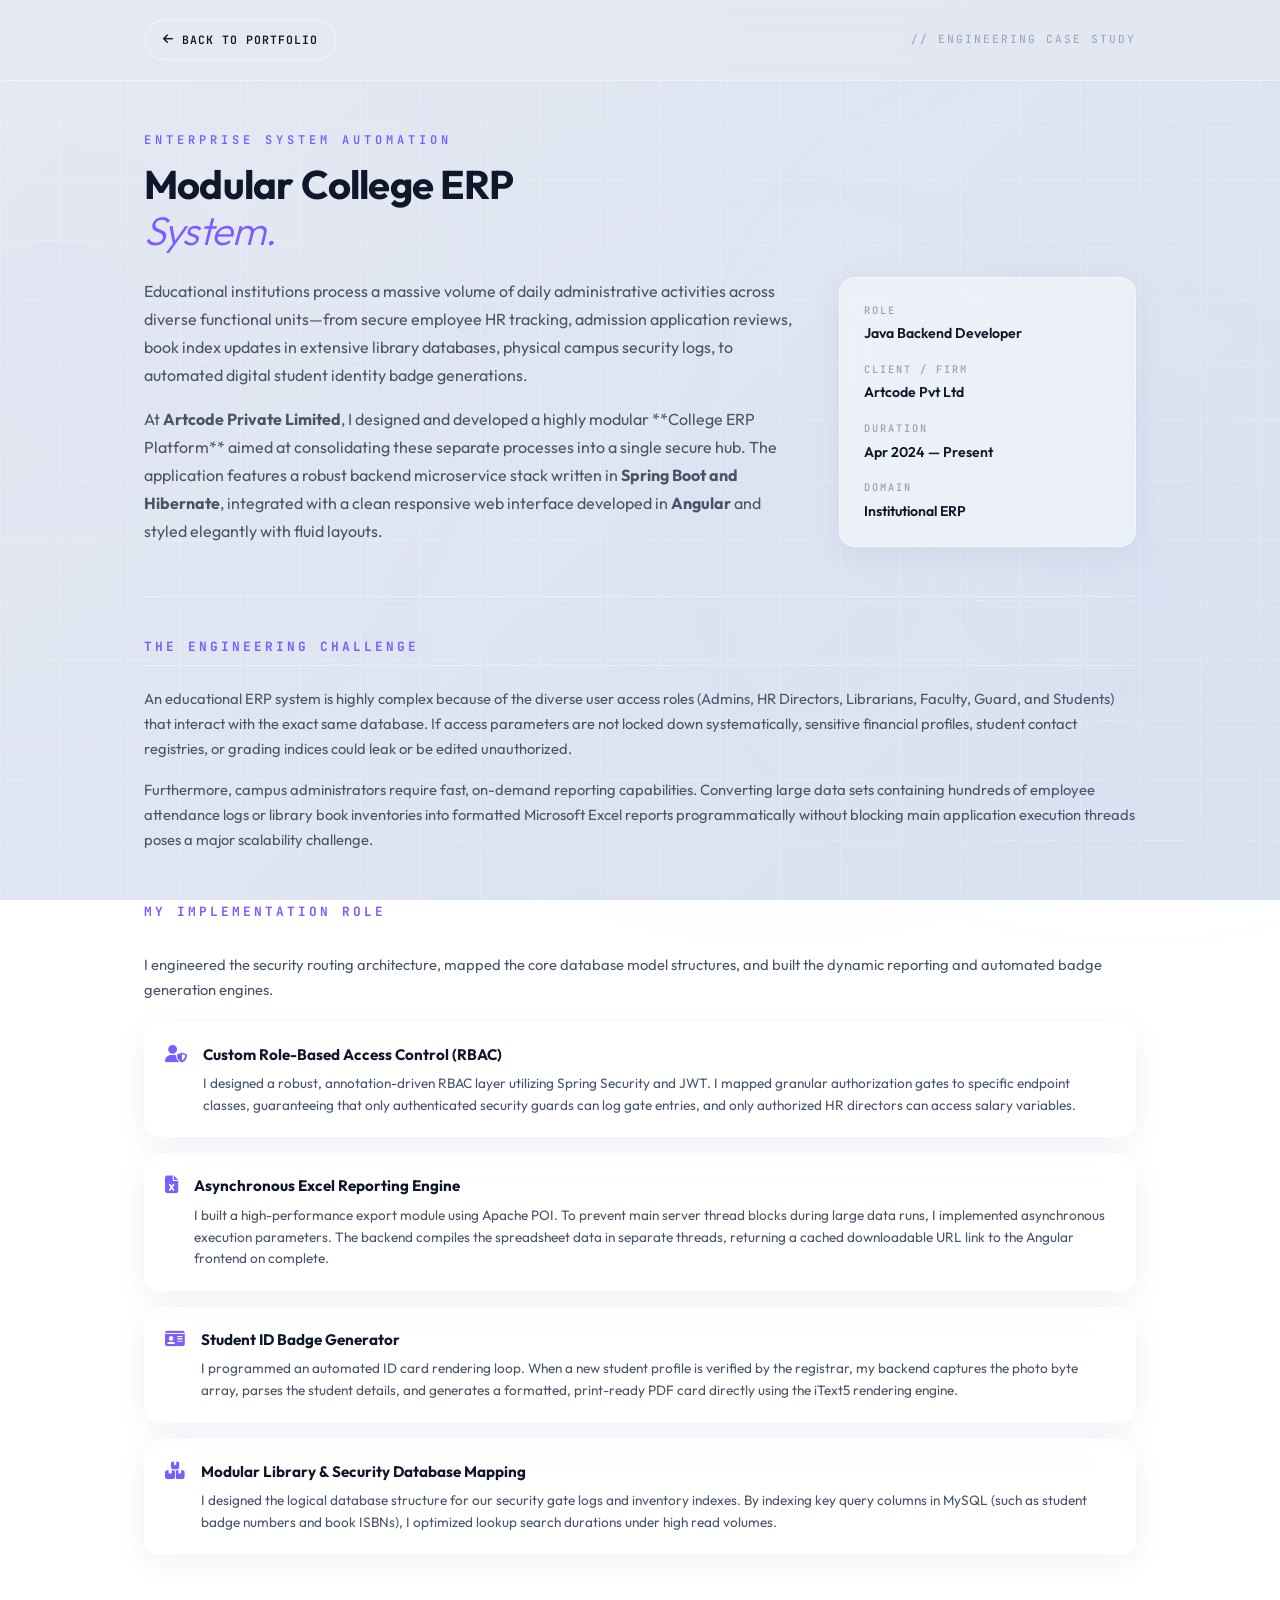
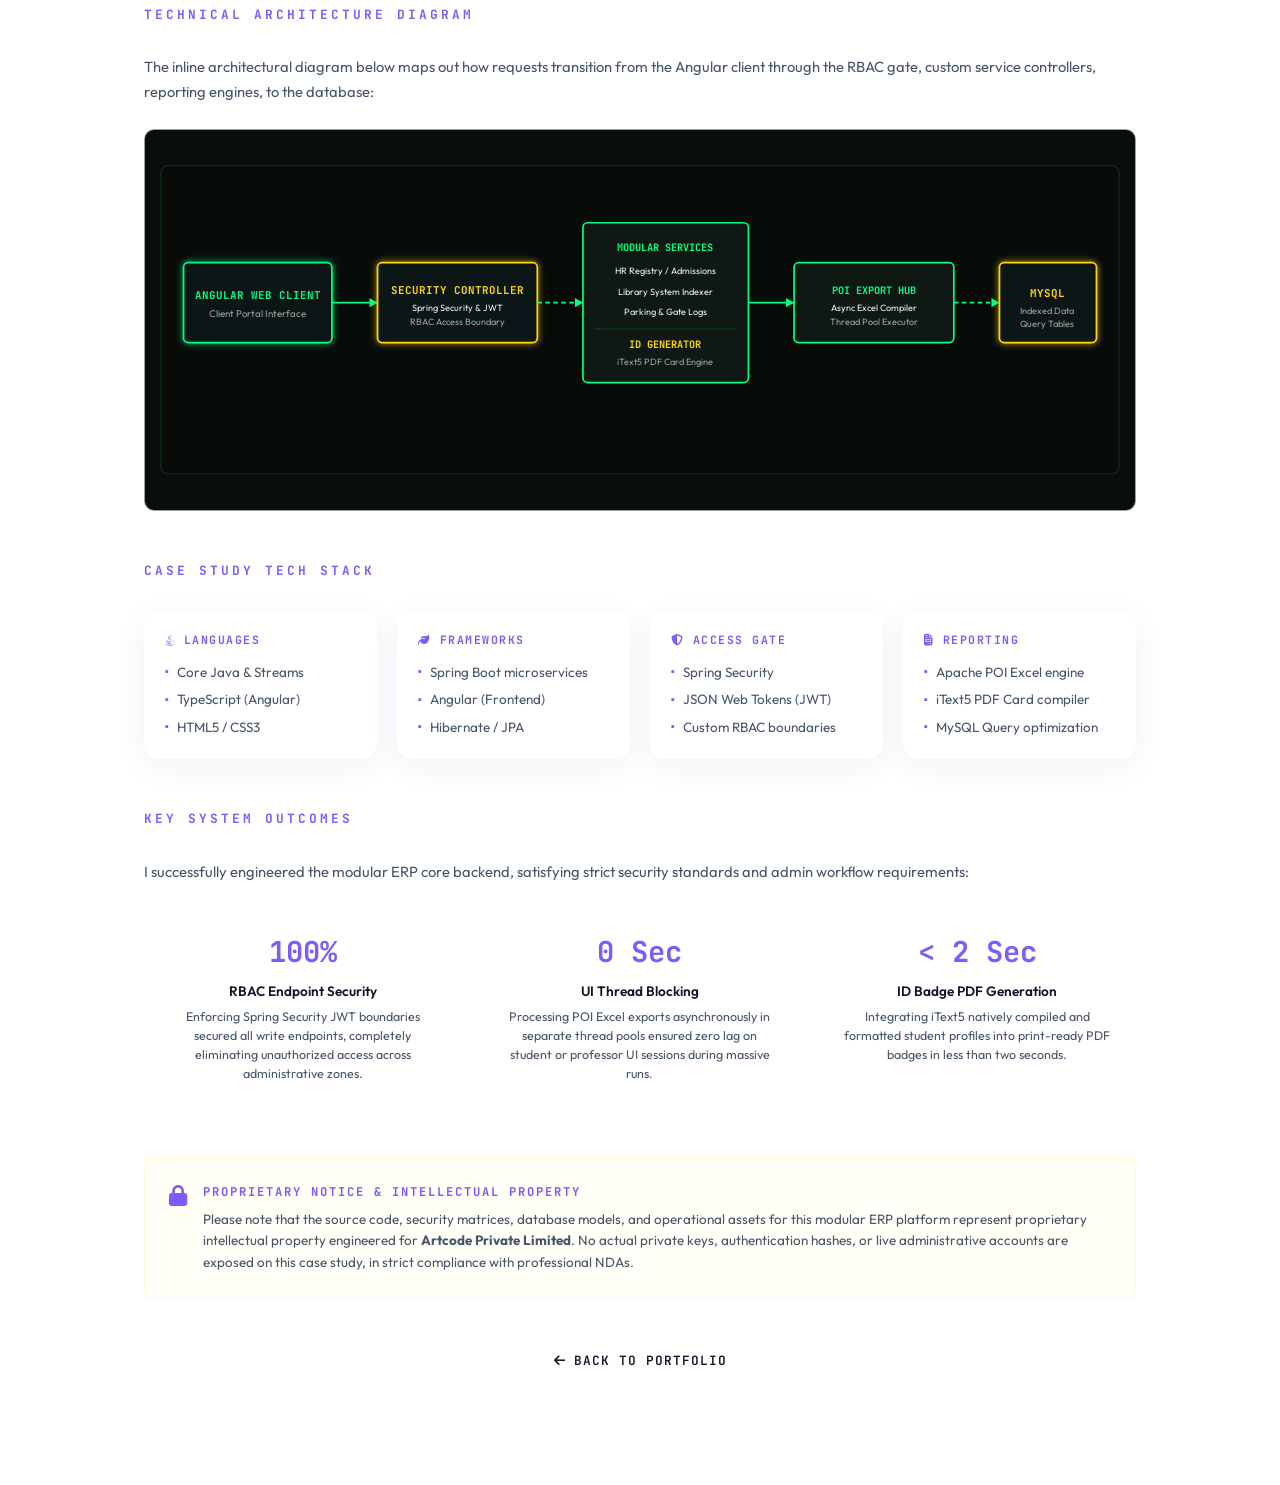
==== commit 514282eb: "feat: enhance SEO and accessibility across portfolio with structured data, meta tags, and semantic n" ====
--- a/college-erp.html
+++ b/college-erp.html
@@ -233,6 +233,23 @@
   <meta name="keywords" content="Jitendra Dhamdhere, Case Study, College ERP, Java Developer, Spring Boot, Angular, MySQL, RBAC, Institutional ERP">
   <meta name="description" content="Engineering Case Study: College ERP System designed by Java Backend Developer Jitendra Dhamdhere for Artcode Pvt Ltd.">
   <meta name="author" content="Jitendra Dhamdhere">
+  <meta name="robots" content="index, follow">
+  <meta name="theme-color" content="#01020a">
+  <link rel="canonical" href="https://jitendradhamdhere.github.io/portfolio/college-erp.html">
+
+  <!-- Open Graph Meta Tags -->
+  <meta property="og:title" content="Case Study: College ERP System | Jitendra Dhamdhere">
+  <meta property="og:description" content="Engineering Case Study: College ERP System designed by Java Backend Developer Jitendra Dhamdhere for Artcode Pvt Ltd.">
+  <meta property="og:image" content="https://jitendradhamdhere.github.io/portfolio/assets/images/projects/clgdata.webp">
+  <meta property="og:url" content="https://jitendradhamdhere.github.io/portfolio/college-erp.html">
+  <meta property="og:type" content="article">
+  <meta property="og:site_name" content="Jitendra Dhamdhere Portfolio">
+
+  <!-- Twitter Card Meta Tags -->
+  <meta name="twitter:card" content="summary_large_image">
+  <meta name="twitter:title" content="Case Study: College ERP System | Jitendra Dhamdhere">
+  <meta name="twitter:description" content="Engineering Case Study: College ERP System designed by Java Backend Developer Jitendra Dhamdhere for Artcode Pvt Ltd.">
+  <meta name="twitter:image" content="https://jitendradhamdhere.github.io/portfolio/assets/images/projects/clgdata.webp">
 
   <!-- Title -->
   <title>Case Study: College ERP System | Jitendra Dhamdhere</title>
@@ -860,12 +877,12 @@
 
   <!-- Top Navigation / Action Bar -->
   <header class="top-bar">
-    <div class="container" style="display: flex; justify-content: space-between; align-items: center; width: 100%;">
+    <nav class="container" style="display: flex; justify-content: space-between; align-items: center; width: 100%;" aria-label="Back Navigation">
       <a href="./index.html#projects" class="btn-back">
         <i class="fas fa-arrow-left"></i> Back to Portfolio
       </a>
       <span class="top-meta">// Engineering Case Study</span>
-    </div>
+    </nav>
   </header>
 
   <main class="container">
@@ -980,7 +997,9 @@
 
       <!-- SVG Architectural Flowchart -->
       <div class="diagram-container">
-        <svg xmlns="http://www.w3.org/2000/svg" viewBox="0 0 850 280">
+        <svg xmlns="http://www.w3.org/2000/svg" viewBox="0 0 850 280" role="img" aria-label="College ERP System Architecture Diagram">
+          <title>College ERP System Architecture Diagram</title>
+          <desc>Visualizes the modular layout of the College ERP system, routing requests from the Angular web client through the Spring Security gate to modular backend services (Admissions, HR, Library, Gate loggers), utilizing iText5 for ID card PDF prints, and writing optimized records to index-tuned MySQL databases.</desc>
           <defs>
             <filter id="glow" x="-20%" y="-20%" width="140%" height="140%">
               <feGaussianBlur stdDeviation="3" result="blur" />
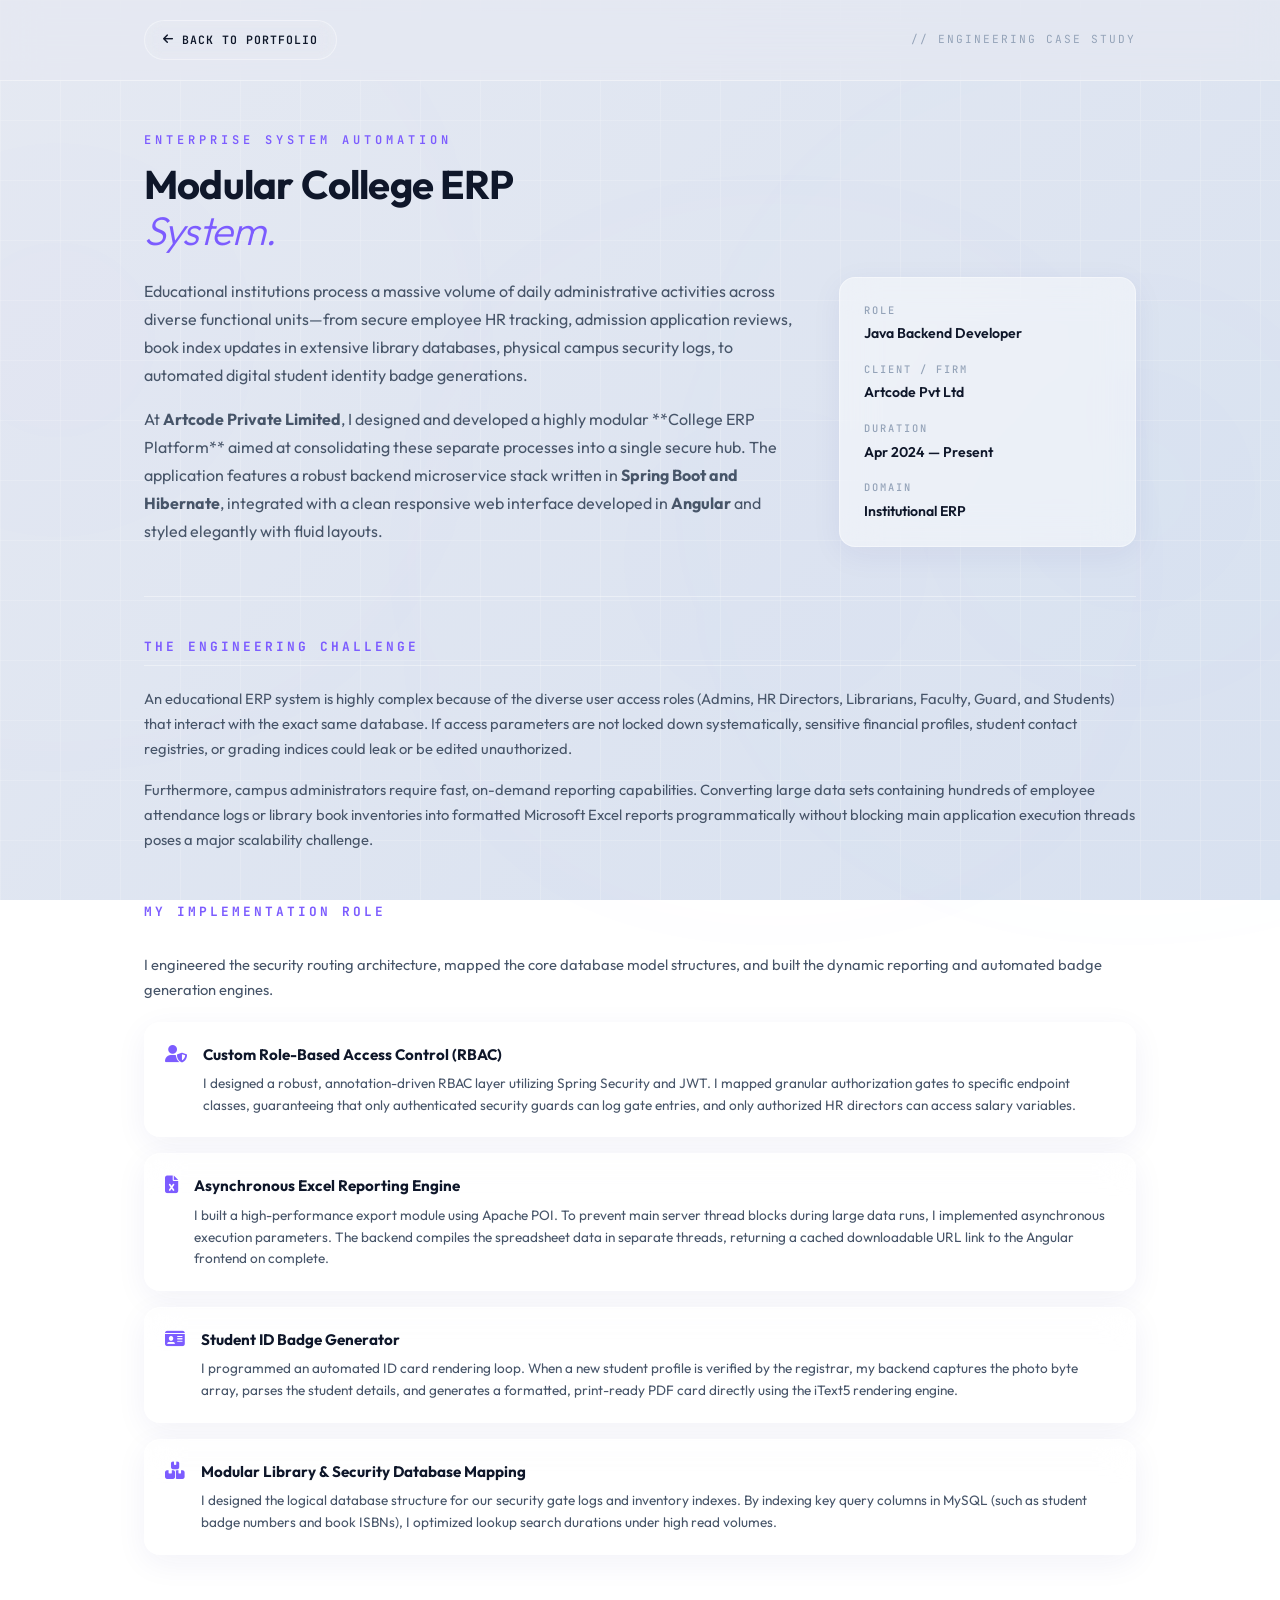
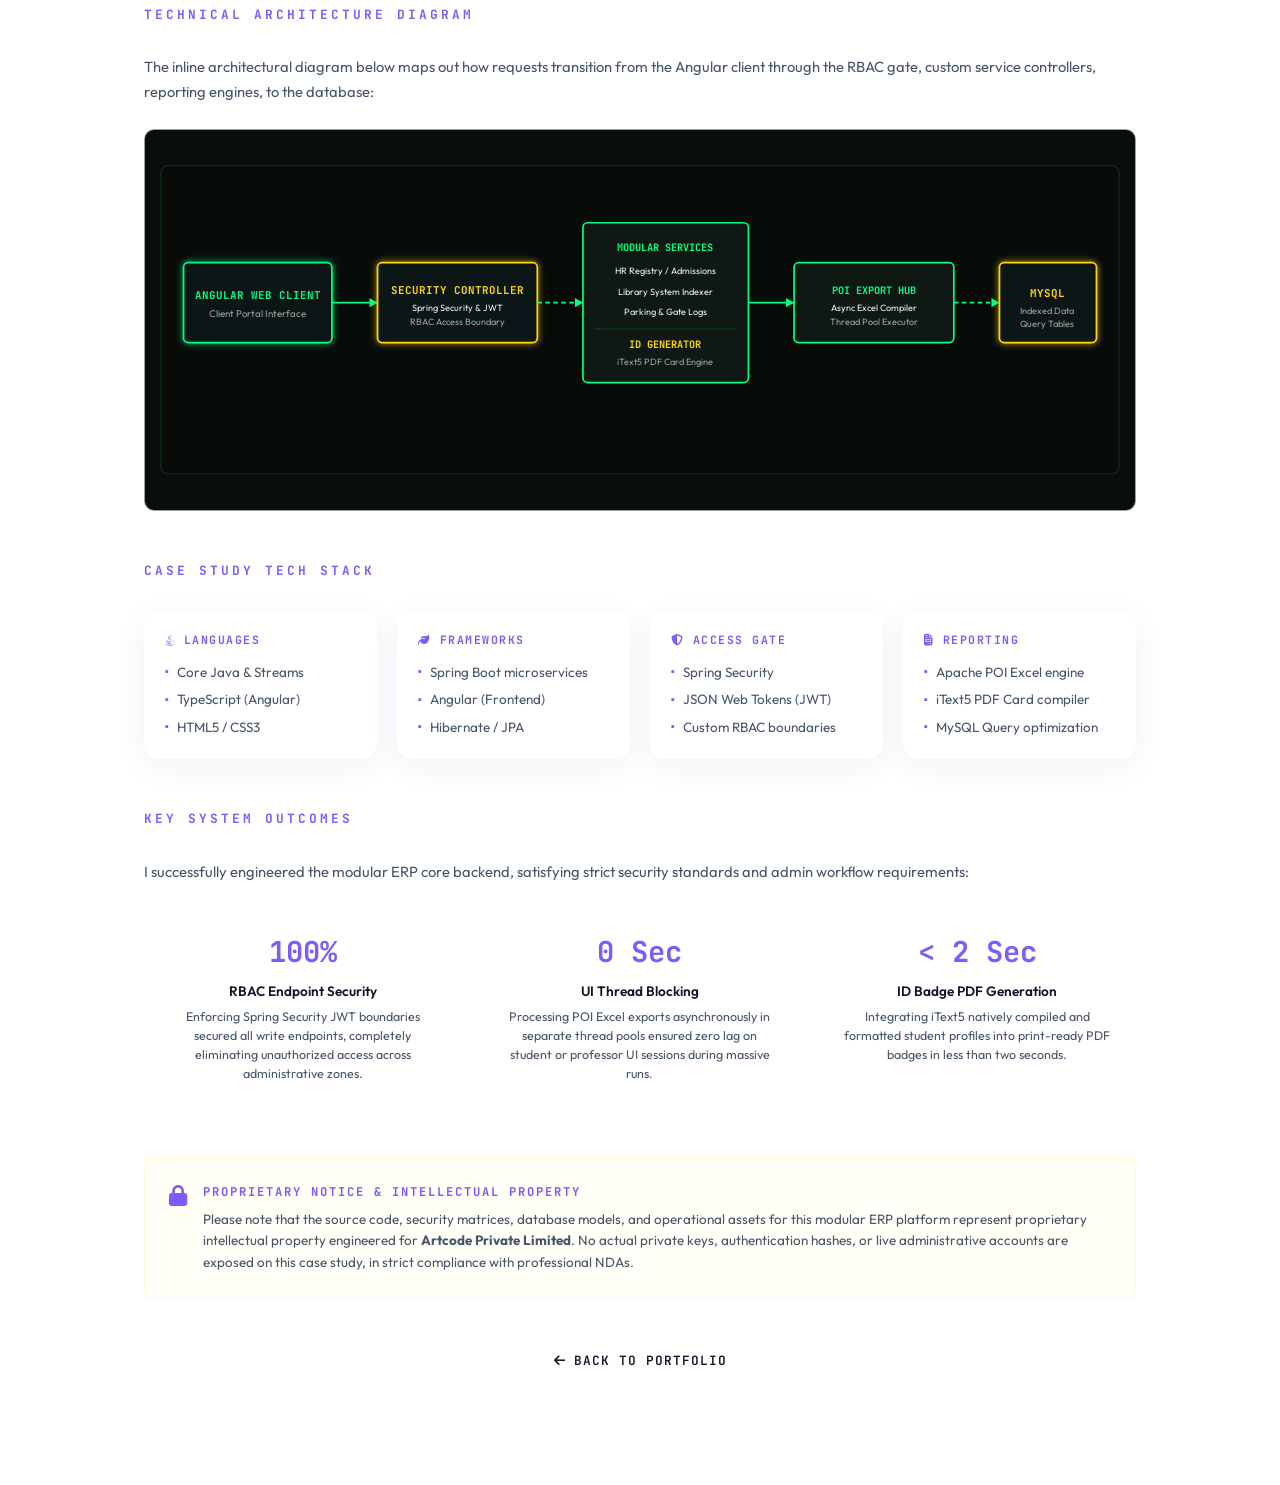
==== commit a010ef98: "refactor: remove space background animation scripts and implement standardized favicon set" ====
--- a/college-erp.html
+++ b/college-erp.html
@@ -9,200 +9,16 @@
       document.documentElement.setAttribute('data-theme', initial);
     })();
 
-    /* ─── UNIVERSE BACKGROUND ANIMATIONS & PARALLAX ─── */
-    class SpaceBackground {
-      constructor() {
-        this.canvas = document.getElementById('space-canvas');
-        if (!this.canvas) return;
-        this.ctx = this.canvas.getContext('2d');
-        this.stars = [];
-        this.shootingStars = [];
-        this.starCount = window.innerWidth < 768 ? 100 : 180;
-        this.animationFrameId = null;
-        this.shootingStarChance = 0.0003;
-
-        this.init();
-        this.bindEvents();
-        this.start();
-      }
-
-      init() {
-        this.resize();
-        this.stars = [];
-        
-        for (let i = 0; i < this.starCount; i++) {
-          const rand = Math.random();
-          let color = '#ffffff';
-          if (rand > 0.85) {
-            color = '#e0f2fe';
-          } else if (rand > 0.70) {
-            color = '#fffbeb';
-          }
-
-          let size = 0.5 + Math.random() * 0.7;
-          if (Math.random() > 0.88) {
-            size = 1.2 + Math.random() * 1.3;
-          }
-
-          this.stars.push({
-            x: Math.random() * this.canvas.width,
-            y: Math.random() * this.canvas.height,
-            size: size,
-            alpha: Math.random() * 0.85 + 0.1,
-            twinkleSpeed: 0.004 + Math.random() * 0.012,
-            twinkleDir: Math.random() > 0.5 ? 1 : -1,
-            color: color
-          });
-        }
-
-        const mwCount = Math.floor(this.starCount * 0.5);
-        for (let i = 0; i < mwCount; i++) {
-          const x = Math.random() * this.canvas.width;
-          const offset = (Math.random() - 0.5) * (this.canvas.height * 0.35);
-          const y = (x / this.canvas.width) * this.canvas.height + offset;
-
-          if (y >= 0 && y <= this.canvas.height) {
-            this.stars.push({
-              x: x,
-              y: y,
-              size: 0.3 + Math.random() * 0.6,
-              alpha: Math.random() * 0.25 + 0.05,
-              twinkleSpeed: 0.002 + Math.random() * 0.008,
-              twinkleDir: Math.random() > 0.5 ? 1 : -1,
-              color: Math.random() > 0.5 ? '#fffbeb' : '#e0f2fe'
-            });
-          }
-        }
-      }
-
-      resize() {
-        this.canvas.width = window.innerWidth;
-        this.canvas.height = window.innerHeight;
-      }
-
-      bindEvents() {
-        window.addEventListener('resize', () => {
-          this.resize();
-          this.init();
-        });
-
-        document.addEventListener('visibilitychange', () => {
-          if (document.hidden) {
-            this.stop();
-          } else {
-            this.start();
-          }
-        });
-      }
-
-      start() {
-        if (this.animationFrameId) return;
-        const loop = () => {
-          this.updateAndDraw();
-          this.animationFrameId = requestAnimationFrame(loop);
-        };
-        this.animationFrameId = requestAnimationFrame(loop);
-      }
-
-      stop() {
-        if (this.animationFrameId) {
-          cancelAnimationFrame(this.animationFrameId);
-          this.animationFrameId = null;
-        }
-      }
-
-      createShootingStar() {
-        const startX = Math.random() * this.canvas.width * 0.8;
-        const startY = Math.random() * this.canvas.height * 0.4;
-        const length = Math.random() * 50 + 30;
-        const speed = Math.random() * 5 + 6;
-        const angle = Math.PI / 6 + Math.random() * (Math.PI / 15);
-
-        this.shootingStars.push({
-          x: startX,
-          y: startY,
-          dx: Math.cos(angle) * speed,
-          dy: Math.sin(angle) * speed,
-          length: length,
-          opacity: 1.0,
-          fadeSpeed: 0.015 + Math.random() * 0.015
-        });
-      }
-
-      drawMilkyWayHaze() {
-        const grad = this.ctx.createLinearGradient(0, 0, this.canvas.width, this.canvas.height);
-        grad.addColorStop(0, 'rgba(124, 92, 255, 0)');
-        grad.addColorStop(0.35, 'rgba(124, 92, 255, 0.012)');
-        grad.addColorStop(0.5, 'rgba(94, 200, 255, 0.02)');
-        grad.addColorStop(0.65, 'rgba(124, 92, 255, 0.012)');
-        grad.addColorStop(1, 'rgba(124, 92, 255, 0)');
-
-        this.ctx.fillStyle = grad;
-        this.ctx.fillRect(0, 0, this.canvas.width, this.canvas.height);
-      }
-
-      updateAndDraw() {
-        this.ctx.clearRect(0, 0, this.canvas.width, this.canvas.height);
-        this.drawMilkyWayHaze();
-
-        this.stars.forEach(star => {
-          star.alpha += star.twinkleSpeed * star.twinkleDir;
-          if (star.alpha >= 1) {
-            star.alpha = 1;
-            star.twinkleDir = -1;
-          } else if (star.alpha <= 0.05) {
-            star.alpha = 0.05;
-            star.twinkleDir = 1;
-          }
-          this.ctx.fillStyle = star.color;
-          this.ctx.globalAlpha = star.alpha;
-          this.ctx.beginPath();
-          this.ctx.arc(star.x, star.y, star.size, 0, Math.PI * 2);
-          this.ctx.fill();
-        });
-
-        if (Math.random() < this.shootingStarChance && this.shootingStars.length < 2) {
-          this.createShootingStar();
-        }
-
-        this.shootingStars.forEach((star, index) => {
-          star.x += star.dx;
-          star.y += star.dy;
-          star.opacity -= star.fadeSpeed;
-
-          if (star.opacity <= 0) {
-            this.shootingStars.splice(index, 1);
-            return;
-          }
-
-          this.ctx.beginPath();
-          this.ctx.strokeStyle = 'rgba(255, 255, 255, ' + star.opacity + ')';
-          this.ctx.lineWidth = 1.0;
-          this.ctx.lineCap = 'round';
-          this.ctx.moveTo(star.x, star.y);
-          this.ctx.lineTo(star.x - star.dx * 5, star.y - star.dy * 5);
-          this.ctx.stroke();
-        });
-
-        this.ctx.globalAlpha = 1.0;
-      }
-    }
-
     // Parallax Scroll Control
-    const spaceCanvas = document.getElementById('space-canvas');
     const spaceMidLayer = document.querySelector('.space-mid-layer');
 
     function handleParallax() {
       const scrollY = window.scrollY;
       if (window.innerWidth >= 768) {
-        if (spaceCanvas) {
-          spaceCanvas.style.transform = 'translateY(' + (-scrollY * 0.04) + 'px)';
-        }
         if (spaceMidLayer) {
           spaceMidLayer.style.transform = 'translateY(' + (-scrollY * 0.1) + 'px)';
         }
       } else {
-        if (spaceCanvas) spaceCanvas.style.transform = '';
         if (spaceMidLayer) spaceMidLayer.style.transform = '';
       }
     }
@@ -217,10 +33,6 @@
         parallaxTicking = true;
       }
     });
-
-    document.addEventListener('DOMContentLoaded', () => {
-      new SpaceBackground();
-    });
   </script>
 
 
@@ -255,7 +67,10 @@
   <title>Case Study: College ERP System | Jitendra Dhamdhere</title>
 
   <!-- Favicon -->
-  <link rel="icon" href="./assets/images/favicon1.png" type="image/png">
+  <link rel="icon" id="favicon" type="image/svg+xml" href="./assets/images/favicon.svg">
+  <link rel="alternate icon" type="image/png" sizes="32x32" href="./assets/images/favicon-32x32.png">
+  <link rel="alternate icon" type="image/png" sizes="16x16" href="./assets/images/favicon-16x16.png">
+  <link rel="apple-touch-icon" sizes="180x180" href="./assets/images/apple-touch-icon.png">
 
   <!-- Fonts -->
   <link rel="preconnect" href="https://fonts.googleapis.com">
@@ -753,20 +568,7 @@
       background: var(--green) !important;
     }
 
-    /* Glassmorphism Background Glowing Orbs replaced by Space Elements */
-    #space-canvas {
-      position: fixed;
-      inset: 0;
-      width: 100vw;
-      height: 100vh;
-      z-index: -3;
-      pointer-events: none;
-      will-change: transform;
-      transition: opacity 0.3s ease;
-    }
-    [data-theme="light"] #space-canvas {
-      opacity: 0.15;
-    }
+
 
     .space-mid-layer {
       position: fixed;
@@ -863,8 +665,7 @@
 </style>
 </head>
 <body>
-      <!-- Universe / Space Background Layout -->
-  <canvas id="space-canvas"></canvas>
+
   <div class="space-mid-layer">
     <div class="space-nebula orb-1"></div>
     <div class="space-nebula orb-2"></div>
